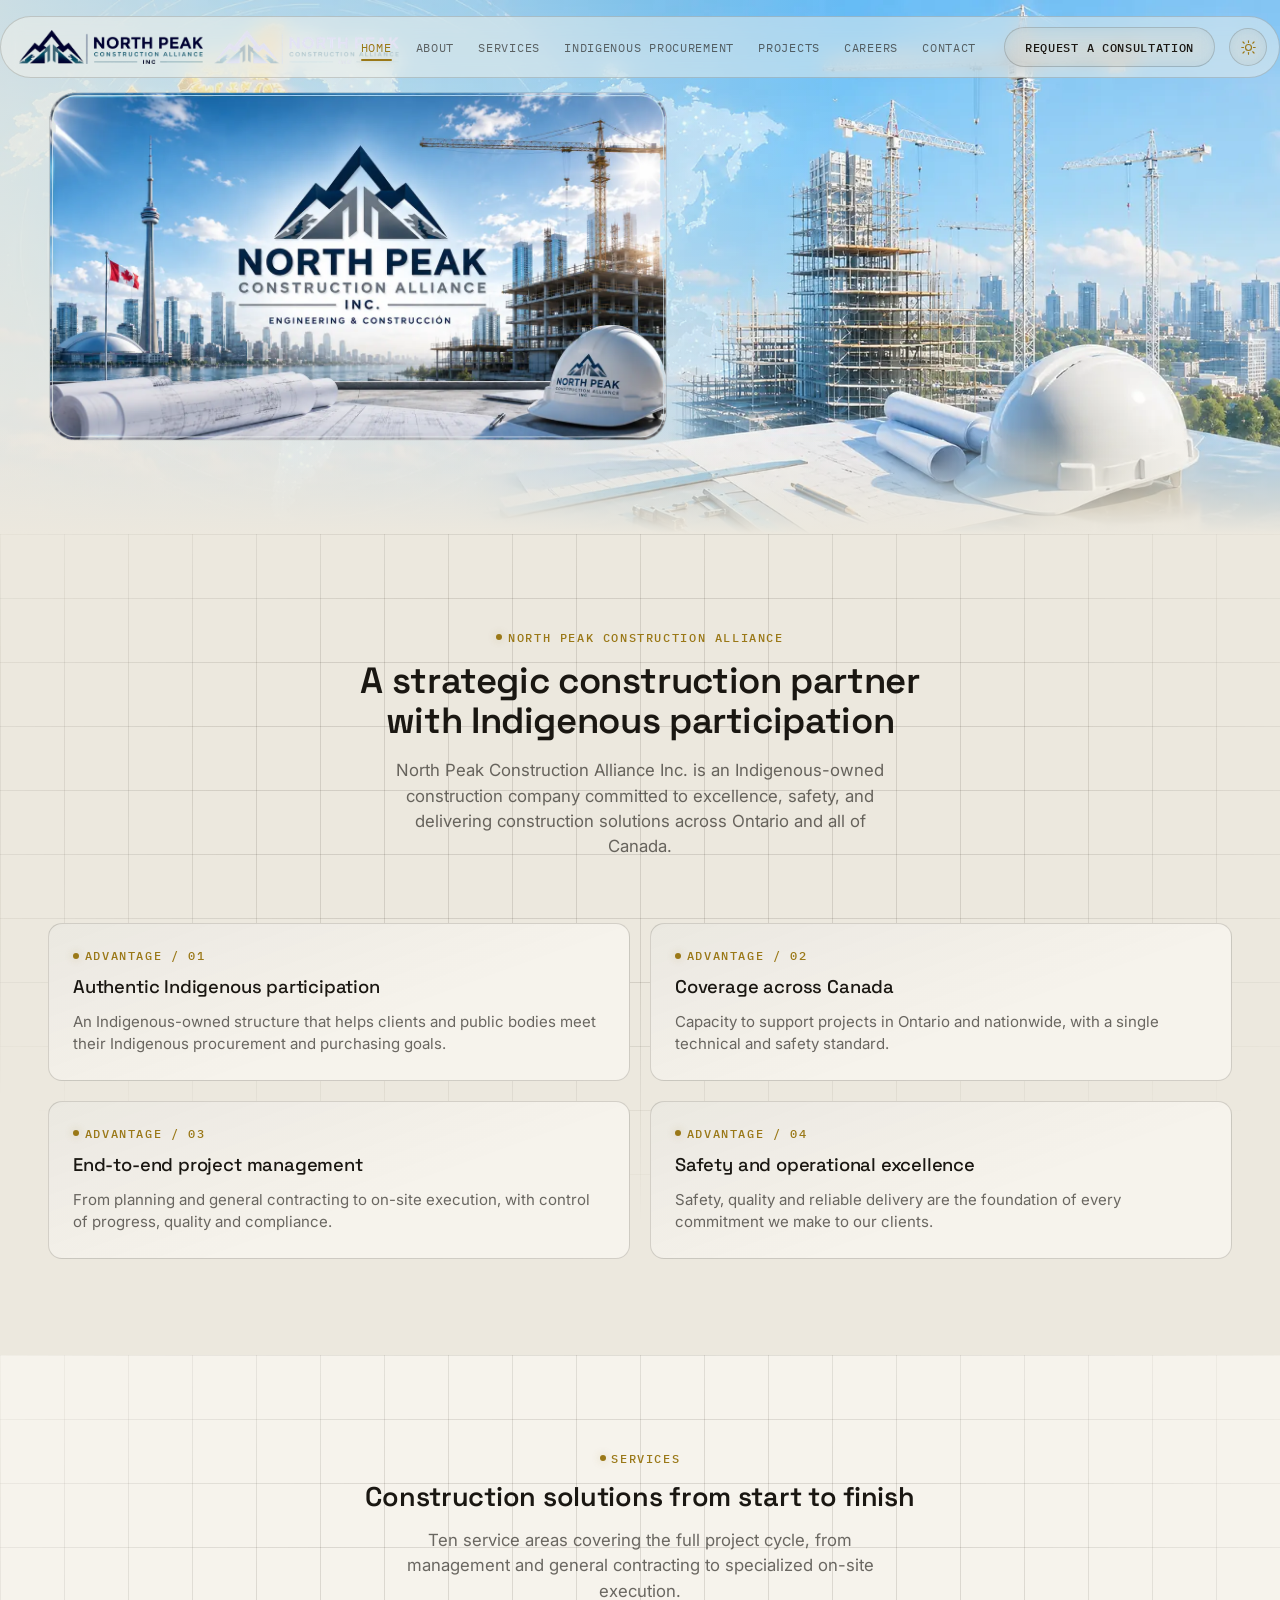
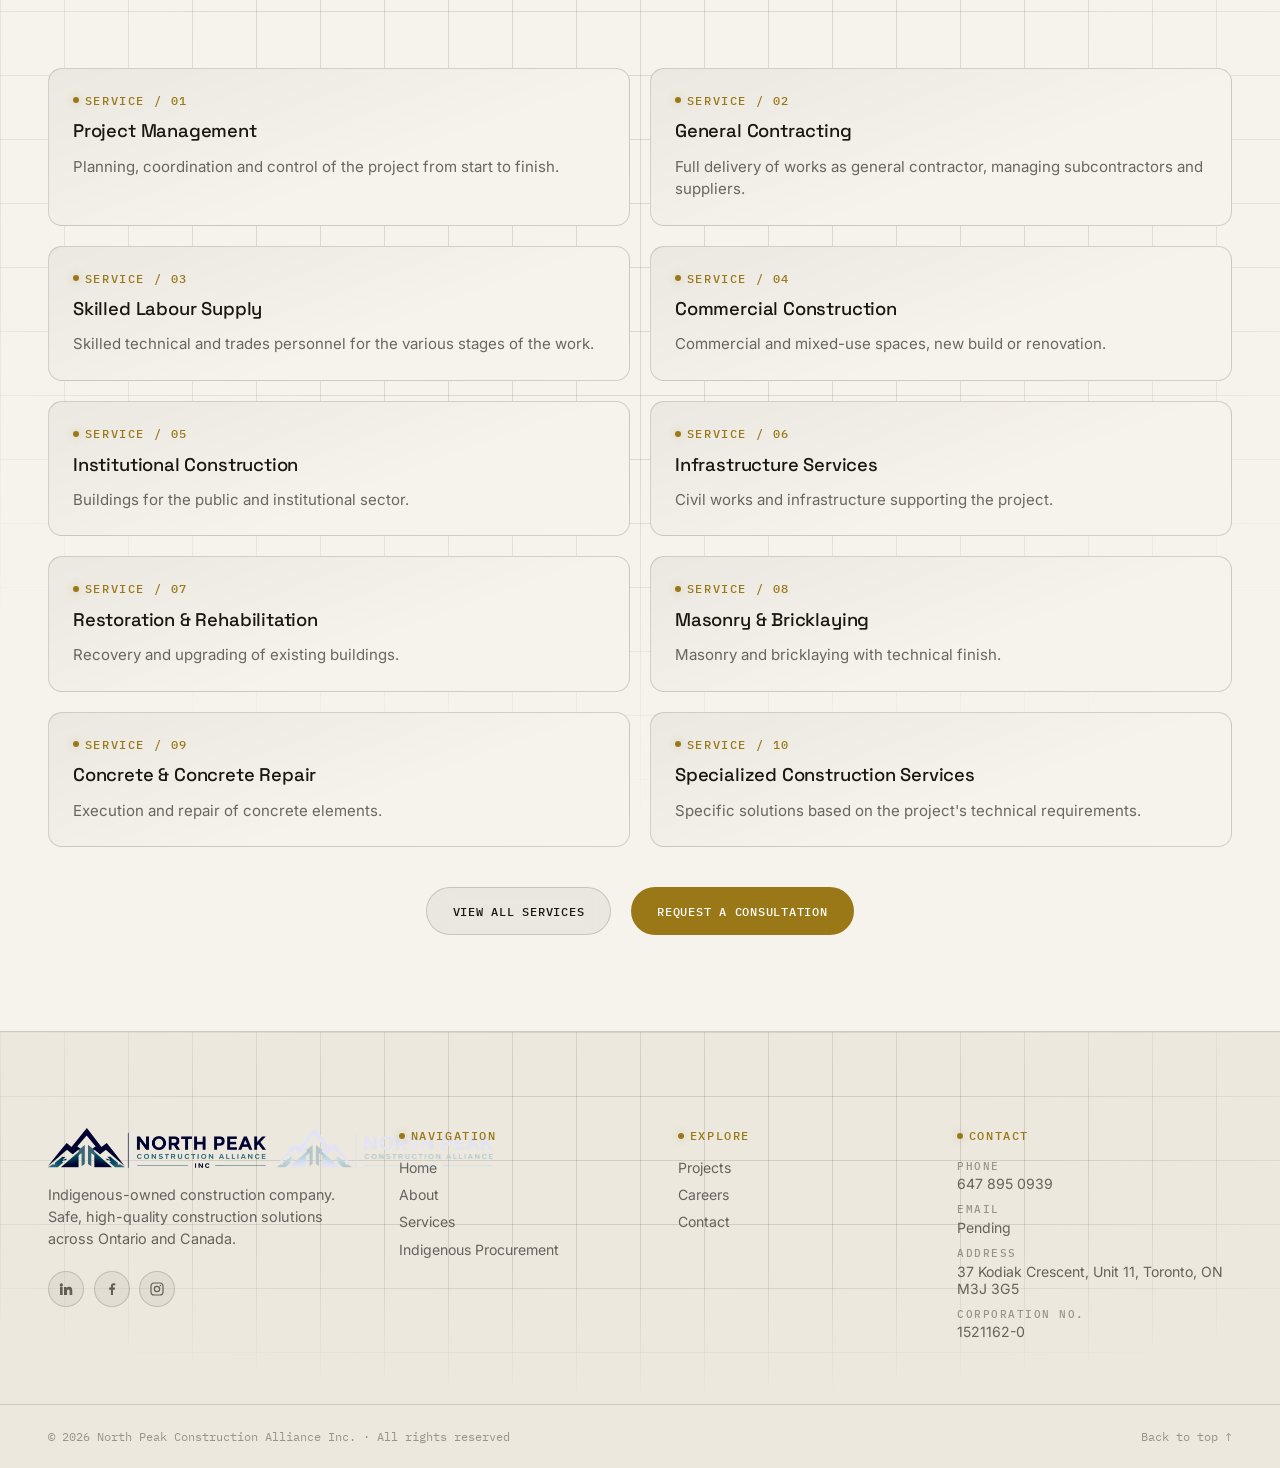
==== index.html @ 9e82023a "Add files via upload" ====
<!DOCTYPE html>
<html lang="en">
<head>
<meta charset="UTF-8">
<!-- Aplica el tema guardado ANTES de que se pinte la página, para
     evitar un parpadeo (flash) del tema por defecto al cargar. -->
<script>
(function () {
  try {
    var saved = localStorage.getItem('etexca-theme');
    document.documentElement.setAttribute('data-theme', saved === 'dark' ? 'dark' : 'light');
  } catch (e) {
    document.documentElement.setAttribute('data-theme', 'dark');
  }
})();
</script>
<meta name="viewport" content="width=device-width, initial-scale=1.0">
<title>North Peak Construction Alliance Inc. — Indigenous-owned construction in Canada</title>
<meta name="description" content="Indigenous-owned construction company in Ontario and across Canada: project management, general contracting and on-site delivery with safety and quality.">

<!-- ASUNCIÓN: dominio placeholder — reemplazar cuando exista el dominio real -->
<link rel="canonical" href="https://www.northpeakconstruction.ca/">

<!-- Open Graph / redes sociales -->
<meta property="og:type" content="website">
<meta property="og:url" content="https://www.northpeakconstruction.ca/">
<meta property="og:site_name" content="North Peak Construction Alliance">
<meta property="og:title" content="North Peak Construction Alliance Inc. — Indigenous-owned construction in Canada">
<meta property="og:description" content="Indigenous-owned construction company in Ontario and across Canada: project management, general contracting and on-site delivery with safety and quality.">
<meta property="og:locale" content="en_CA">
<!-- ASUNCIÓN: og:image pendiente — no hay logo/foto de portada todavía (README §3.2) -->
<!-- <meta property="og:image" content="https://www.northpeakconstruction.ca/og-image.jpg"> -->

<meta name="twitter:card" content="summary_large_image">
<meta name="twitter:title" content="North Peak Construction Alliance Inc. — Indigenous-owned construction in Canada">
<meta name="twitter:description" content="Indigenous-owned construction company in Ontario and across Canada: project management, general contracting and on-site delivery with safety and quality.">

<link rel="icon" href="favicon.svg" type="image/svg+xml">

<!-- Tipografías del sistema de diseño v2 (Space Grotesk / Inter / IBM Plex Mono) -->
<link rel="preconnect" href="https://fonts.googleapis.com">
<link rel="preconnect" href="https://fonts.gstatic.com" crossorigin>
<link href="https://fonts.googleapis.com/css2?family=Space+Grotesk:wght@500;600&family=Inter:wght@400;500;600&family=IBM+Plex+Mono:wght@400;500&display=swap" rel="stylesheet">

<link rel="stylesheet" href="css/tokens.css?v=26">
<link rel="stylesheet" href="css/style.css?v=26">
<link rel="stylesheet" href="css/layout.css?v=26">
<link rel="stylesheet" href="css/header.css?v=26">
<link rel="stylesheet" href="css/components.css?v=26">

<!-- ═══ Google Search Console: pega tu código de verificación (método "etiqueta HTML") ═══ -->
<meta name="google-site-verification" content="PEGAR_CODIGO_DE_VERIFICACION">

<!-- ═══ Google Analytics (GA4): reemplaza G-XXXXXXXXXX por tu ID de medición real ═══ -->
<script async src="https://www.googletagmanager.com/gtag/js?id=G-XXXXXXXXXX"></script>
<script>
  window.dataLayer = window.dataLayer || [];
  function gtag(){dataLayer.push(arguments);}
  gtag('js', new Date());
  gtag('config', 'G-XXXXXXXXXX');
</script>

</head>
<body>

<!-- ═══════════════════════════════════════════
     HEADER — cristal flotante, con zona de logo dedicada.
     ─────────────────────────────────────────────────────
     BLOQUE COMPARTIDO por las 7 páginas. Al replicarlo en las
     demás páginas, lo ÚNICO que cambia es cuál enlace del nav
     lleva aria-current="page" (marca la página activa). El
     resaltado visual de esa marca se define en css/header.css
     (siguiente archivo de la Fase 1).
═══════════════════════════════════════════════ -->
<header class="site-header">
  <div class="container site-header__row">
    <!-- El logo lleva a Inicio (index.html), no a un ancla. -->
    <a href="index.html" class="site-header__mark" aria-label="North Peak Construction Alliance — Home">
      <img class="site-header__logo site-header__logo--dark" src="images/logo-horizontal.webp" alt="North Peak Construction Alliance Inc.">
      <img class="site-header__logo site-header__logo--light" src="images/logo-horizontal-light.webp" alt="" aria-hidden="true">
    </a>
    <nav class="site-nav" id="site-nav">
      <a href="index.html" aria-current="page">Home</a>
      <a href="nosotros.html">About</a>
      <a href="servicios.html">Services</a>
      <a href="contratacion-indigena.html">Indigenous Procurement</a>
      <a href="proyectos.html">Projects</a>
      <a href="carreras.html">Careers</a>
      <a href="contacto.html">Contact</a>
      <a href="contacto.html" class="site-nav__cta btn btn--ghost btn--sm">Request a consultation</a>
    </nav>
    <div class="site-header__actions">
      <a href="contacto.html" class="btn btn--ghost btn--sm site-header__cta">Request a consultation</a>
      <button type="button" class="theme-toggle" id="theme-toggle" aria-label="Toggle theme" aria-pressed="false" title="Toggle theme">
        <span class="theme-toggle__icon theme-toggle__icon--sun" aria-hidden="true">
          <svg viewBox="0 0 24 24" fill="none" stroke="currentColor" stroke-width="1.6" stroke-linecap="round">
            <circle cx="12" cy="12" r="4.2"></circle>
            <line x1="12" y1="2.5" x2="12" y2="5"></line>
            <line x1="12" y1="19" x2="12" y2="21.5"></line>
            <line x1="4.2" y1="4.2" x2="6" y2="6"></line>
            <line x1="18" y1="18" x2="19.8" y2="19.8"></line>
            <line x1="2.5" y1="12" x2="5" y2="12"></line>
            <line x1="19" y1="12" x2="21.5" y2="12"></line>
            <line x1="4.2" y1="19.8" x2="6" y2="18"></line>
            <line x1="18" y1="6" x2="19.8" y2="4.2"></line>
          </svg>
        </span>
        <span class="theme-toggle__icon theme-toggle__icon--moon" aria-hidden="true">
          <svg viewBox="0 0 24 24" fill="none" stroke="currentColor" stroke-width="1.6" stroke-linecap="round" stroke-linejoin="round">
            <path d="M20 14.5A8.5 8.5 0 1 1 9.5 4a7 7 0 0 0 10.5 10.5z"></path>
          </svg>
        </span>
      </button>
    </div>
    <button class="site-header__toggle" id="nav-toggle" aria-label="Open menu" aria-expanded="false">
      <span></span><span></span><span></span>
    </button>
  </div>
</header>

<!-- ═══════════════════════════════════════════
     § HERO — Inicio
     El marco (.hero__frame) tiene aspect-ratio: 1600/667 —
     la proporción EXACTA de hero-bg.webp. La imagen llena el
     marco al 100%, sin recortar ni un píxel y sin zoom.
     El panel de texto es hermano del marco: en escritorio se
     superpone a la izquierda (position:absolute, ver layout.css),
     en móvil cae debajo del marco en flujo normal.
     NOTA: imágenes del hero SIN TOCAR (pendiente confirmar con el
     cliente si son definitivas o placeholder).
═══════════════════════════════════════════════ -->
<section class="hero" id="top">
  <div class="hero__frame">
    <img class="hero__frame-img hero__frame-img--dark" src="images/hero-bg.webp" alt="Global project network with Canada highlighted and tower cranes over a digital building model" loading="eager">
    <img class="hero__frame-img hero__frame-img--light" src="images/hero-bg-light.webp" alt="" aria-hidden="true" loading="eager">
    <div class="hero__frame-overlay"></div>
  </div>

  <div class="hero__panel-wrap">
    <div class="container">
      <div class="hero__id-card reveal reveal-left">
        <img class="hero__id-card-img hero__id-card-img--dark" src="images/hero-id-card-dark.webp" alt="North Peak Construction Alliance — Engineering &amp; Construction" loading="eager">
        <img class="hero__id-card-img hero__id-card-img--light" src="images/hero-id-card-light.webp" alt="" aria-hidden="true" loading="eager">
      </div>
    </div>
  </div>
</section>

<!-- ═══════════════════════════════════════════
     § PRESENTACIÓN / PROPUESTA DE VALOR
     ─────────────────────────────────────────────────────
     ESQUELETO (Fase 1). El contenido real entra en la FASE 3:
       · Presentación de la empresa (North Peak Construction
         Alliance Inc.)
       · Propuesta de valor
       · Ventajas competitivas
     No se inventa copy aquí — solo el andamiaje de la sección.
═══════════════════════════════════════════════ -->
<section class="section grid-texture" id="presentacion" style="background:var(--void);">
  <div class="container">
    <div class="section-head reveal">
      <span class="readout">North Peak Construction Alliance</span>
      <h1>A strategic construction partner with Indigenous participation</h1>
      <p class="lede">North Peak Construction Alliance Inc. is an Indigenous-owned construction company committed to excellence, safety, and delivering construction solutions across Ontario and all of Canada.</p>
    </div>

    <div class="service-grid reveal-stagger" style="margin-top:var(--space-3);">
      <article class="service-card reveal reveal-left" style="--i:0;">
        <span class="readout">Advantage / 01</span>
        <h3>Authentic Indigenous participation</h3>
        <p>An Indigenous-owned structure that helps clients and public bodies meet their Indigenous procurement and purchasing goals.</p>
      </article>
      <article class="service-card reveal reveal-right" style="--i:1;">
        <span class="readout">Advantage / 02</span>
        <h3>Coverage across Canada</h3>
        <p>Capacity to support projects in Ontario and nationwide, with a single technical and safety standard.</p>
      </article>
      <article class="service-card reveal reveal-left" style="--i:2;">
        <span class="readout">Advantage / 03</span>
        <h3>End-to-end project management</h3>
        <p>From planning and general contracting to on-site execution, with control of progress, quality and compliance.</p>
      </article>
      <article class="service-card reveal reveal-right" style="--i:3;">
        <span class="readout">Advantage / 04</span>
        <h3>Safety and operational excellence</h3>
        <p>Safety, quality and reliable delivery are the foundation of every commitment we make to our clients.</p>
      </article>
    </div>
  </div>
</section>

<!-- ═══════════════════════════════════════════
     § RESUMEN DE SERVICIOS + CTA
     ─────────────────────────────────────────────────────
     ESQUELETO (Fase 1). El contenido real entra en la FASE 3:
       · Resumen de los 10 servicios, cada uno enlazando a
         servicios.html
       · Llamado a la acción (CTA) hacia contacto.html
     La grilla completa de servicios vive en servicios.html
     (Fase 5), no aquí.
═══════════════════════════════════════════════ -->
<section class="section grid-texture" id="resumen-servicios" style="background:var(--void-soft);">
  <div class="container">
    <div class="section-head reveal">
      <span class="readout">Services</span>
      <h2>Construction solutions from start to finish</h2>
      <p class="lede">Ten service areas covering the full project cycle, from management and general contracting to specialized on-site execution.</p>
    </div>

    <div class="service-grid reveal-stagger">
      <a class="service-card reveal reveal-left" href="servicios.html" style="--i:0; text-decoration:none;">
        <span class="readout">Service / 01</span>
        <h3>Project Management</h3>
        <p>Planning, coordination and control of the project from start to finish.</p>
      </a>
      <a class="service-card reveal reveal-right" href="servicios.html" style="--i:1; text-decoration:none;">
        <span class="readout">Service / 02</span>
        <h3>General Contracting</h3>
        <p>Full delivery of works as general contractor, managing subcontractors and suppliers.</p>
      </a>
      <a class="service-card reveal reveal-left" href="servicios.html" style="--i:2; text-decoration:none;">
        <span class="readout">Service / 03</span>
        <h3>Skilled Labour Supply</h3>
        <p>Skilled technical and trades personnel for the various stages of the work.</p>
      </a>
      <a class="service-card reveal reveal-right" href="servicios.html" style="--i:3; text-decoration:none;">
        <span class="readout">Service / 04</span>
        <h3>Commercial Construction</h3>
        <p>Commercial and mixed-use spaces, new build or renovation.</p>
      </a>
      <a class="service-card reveal reveal-left" href="servicios.html" style="--i:4; text-decoration:none;">
        <span class="readout">Service / 05</span>
        <h3>Institutional Construction</h3>
        <p>Buildings for the public and institutional sector.</p>
      </a>
      <a class="service-card reveal reveal-right" href="servicios.html" style="--i:5; text-decoration:none;">
        <span class="readout">Service / 06</span>
        <h3>Infrastructure Services</h3>
        <p>Civil works and infrastructure supporting the project.</p>
      </a>
      <a class="service-card reveal reveal-left" href="servicios.html" style="--i:0; text-decoration:none;">
        <span class="readout">Service / 07</span>
        <h3>Restoration & Rehabilitation</h3>
        <p>Recovery and upgrading of existing buildings.</p>
      </a>
      <a class="service-card reveal reveal-right" href="servicios.html" style="--i:1; text-decoration:none;">
        <span class="readout">Service / 08</span>
        <h3>Masonry & Bricklaying</h3>
        <p>Masonry and bricklaying with technical finish.</p>
      </a>
      <a class="service-card reveal reveal-left" href="servicios.html" style="--i:2; text-decoration:none;">
        <span class="readout">Service / 09</span>
        <h3>Concrete & Concrete Repair</h3>
        <p>Execution and repair of concrete elements.</p>
      </a>
      <a class="service-card reveal reveal-right" href="servicios.html" style="--i:3; text-decoration:none;">
        <span class="readout">Service / 10</span>
        <h3>Specialized Construction Services</h3>
        <p>Specific solutions based on the project's technical requirements.</p>
      </a>
    </div>

    <div class="reveal" style="text-align:center; margin-top:var(--space-4);">
      <a href="servicios.html" class="btn btn--ghost">View all services</a>
      <a href="contacto.html" class="btn btn--primary" style="margin-left:1rem;">Request a consultation</a>
    </div>
  </div>
</section>

<!-- ═══════════════════════════════════════════
     FOOTER — BLOQUE COMPARTIDO por las 7 páginas.
     Se replica idéntico en cada página. Los enlaces de
     navegación apuntan a las páginas reales (no anclas).
═══════════════════════════════════════════════ -->
<footer class="site-footer grid-texture">
  <div class="container site-footer__top">
    <div class="site-footer__brand">
      <a href="index.html" class="site-footer__mark" aria-label="North Peak Construction Alliance — Home">
        <img class="site-footer__logo site-footer__logo--dark" src="images/logo-horizontal.webp" alt="North Peak Construction Alliance Inc.">
        <img class="site-footer__logo site-footer__logo--light" src="images/logo-horizontal-light.webp" alt="" aria-hidden="true">
      </a>
      <p class="site-footer__tagline">Indigenous-owned construction company. Safe, high-quality construction solutions across Ontario and Canada.</p>
      <!-- FASE 11 → reemplazar href="#" con los perfiles reales cuando existan. -->
      <div class="site-footer__social">
        <a href="#" aria-label="LinkedIn" title="LinkedIn"><svg viewBox="0 0 24 24" fill="currentColor" aria-hidden="true"><path d="M4.98 3.5a2.5 2.5 0 1 1 0 5 2.5 2.5 0 0 1 0-5zM3 9h4v12H3zM9 9h3.8v1.7h.05c.53-.95 1.83-1.95 3.77-1.95 4.03 0 4.78 2.65 4.78 6.1V21h-4v-5.3c0-1.27-.02-2.9-1.77-2.9-1.77 0-2.04 1.38-2.04 2.8V21H9z"/></svg></a>
        <a href="#" aria-label="Facebook" title="Facebook"><svg viewBox="0 0 24 24" fill="currentColor" aria-hidden="true"><path d="M13.5 21v-8h2.7l.4-3.1h-3.1V7.9c0-.9.25-1.5 1.55-1.5H17V3.6c-.29-.04-1.3-.13-2.47-.13-2.44 0-4.11 1.49-4.11 4.23v2.19H7.7V13h2.72v8z"/></svg></a>
        <a href="#" aria-label="Instagram" title="Instagram"><svg viewBox="0 0 24 24" fill="none" stroke="currentColor" stroke-width="1.8" aria-hidden="true"><rect x="3" y="3" width="18" height="18" rx="5"/><circle cx="12" cy="12" r="4"/><circle cx="17.2" cy="6.8" r="1.1" fill="currentColor" stroke="none"/></svg></a>
      </div>
    </div>

    <div class="site-footer__col">
      <span class="readout">Navigation</span>
      <nav class="site-footer__links">
        <a href="index.html">Home</a>
        <a href="nosotros.html">About</a>
        <a href="servicios.html">Services</a>
        <a href="contratacion-indigena.html">Indigenous Procurement</a>
      </nav>
    </div>

    <div class="site-footer__col">
      <span class="readout">Explore</span>
      <nav class="site-footer__links">
        <a href="proyectos.html">Projects</a>
        <a href="carreras.html">Careers</a>
        <a href="contacto.html">Contact</a>
      </nav>
    </div>

    <div class="site-footer__col">
      <span class="readout">Contact</span>
      <ul class="site-footer__contact">
        <li><span class="meta-label">Phone</span><a href="tel:+16478950939" style="color:inherit; text-decoration:none;">647 895 0939</a></li>
        <li><span class="meta-label">Email</span>Pending</li>
        <li><span class="meta-label">Address</span>37 Kodiak Crescent, Unit 11, Toronto, ON M3J 3G5</li>
        <li><span class="meta-label">Corporation No.</span>1521162-0</li>
      </ul>
    </div>
  </div>

  <div class="container site-footer__bottom">
    <span>© <span id="year"></span> North Peak Construction Alliance Inc. · All rights reserved</span>
    <a href="#top" class="site-footer__top-link">Back to top ↑</a>
  </div>
</footer>

<!-- CTA flotante — píldora de cristal discreta. Aparece al salir
     del hero, se oculta cerca del contenido de contacto.
     Ahora enlaza a la página de contacto (no a un ancla). -->
<div class="float-cta">
  <span class="float-cta__text">Need advice?</span>
  <a href="contacto.html" class="btn btn--primary btn--sm">Book a consultation</a>
</div>

<script src="js/main.js?v=16"></script>

</body>
</html>
---- css/tokens.css ----
/* ═══════════════════════════════════════════════════════════
   TOKENS.CSS — Sistema de diseño — paleta "Opción C": Negro / Dorado / Blanco
   ───────────────────────────────────────────────────────────
   Glassmorphism técnico. El acento primario es dorado; el
   secundario, un dorado más profundo (bronce) que acompaña sin
   competir. Se conservan los NOMBRES de variables del sistema
   anterior (incluido --cyan) para no tocar el resto del CSS: solo
   cambian los valores de color.
═══════════════════════════════════════════════════════════ */

:root {

  /* ─── Superficie base (negro neutro) ─── */
  --void:            #05070D;
  --void-soft:       #0A0F1C;
  --void-elevated:   #101830;

  /* ─── Cristal (tinte azul frío — tema nocturno original) ─── */
  --glass-fill:       rgba(154, 184, 255, 0.06);
  --glass-fill-hover: rgba(154, 184, 255, 0.11);
  --glass-border:     rgba(154, 184, 255, 0.16);
  --glass-border-strong: rgba(154, 184, 255, 0.30);
  --glass-blur:       18px;
  --glass-blur-sm:    10px;

  /* ─── Acentos ───
     --cyan conserva el nombre por compatibilidad, pero ahora es
     DORADO (acento primario). --amber es un dorado más profundo. */
  --cyan:             #E4C567;
  --cyan-dim:         rgba(228, 197, 103, 0.5);
  --cyan-glow:        rgba(228, 197, 103, 0.22);
  --amber:            #C9A227;
  --amber-dim:        rgba(201, 162, 39, 0.55);

  /* ─── Texto (blanco frío — tema nocturno original) ─── */
  --text-primary:     #EAF1FF;
  --text-dim:         rgba(234, 241, 255, 0.64);
  --text-faint:       rgba(234, 241, 255, 0.38);
  --text-on-cyan:     #04121A;   /* texto oscuro sobre botón dorado */

  /* ─── Líneas ─── */
  --rule:             rgba(154, 184, 255, 0.14);
  --rule-strong:      rgba(154, 184, 255, 0.26);

  /* ─── Tipografía ─── */
  --font-display: 'Space Grotesk', 'Helvetica Neue', sans-serif;
  --font-body:    'Inter', -apple-system, BlinkMacSystemFont, sans-serif;
  --font-mono:    'IBM Plex Mono', ui-monospace, SFMono-Regular, monospace;

  --fs-h1:    clamp(1.85rem, 1.1vw + 1.4rem, 2.5rem);
  --fs-h2:    clamp(1.4rem, 0.8vw + 1.05rem, 1.8rem);
  --fs-h3:    clamp(1.02rem, 0.35vw + 0.95rem, 1.15rem);
  --fs-lede:  clamp(0.98rem, 0.25vw + 0.92rem, 1.05rem);
  --fs-body:  1rem;
  --fs-label: 0.72rem;

  --lh-tight:   1.12;
  --lh-normal:  1.5;
  --lh-relaxed: 1.7;

  --ls-label: 0.14em;

  /* ─── Espaciado / grid ─── */
  --gutter:        clamp(1.25rem, 4vw, 3rem);
  --container-max: 1280px;

  --space-1: 0.5rem;
  --space-2: 1rem;
  --space-3: 1.5rem;
  --space-4: 2.5rem;
  --space-5: 4rem;
  --space-6: 6rem;

  /* ─── Bordes / radios ─── */
  --radius-sm: 8px;
  --radius-md: 14px;
  --radius-lg: 22px;
  --radius-pill: 999px;

  /* ─── Movimiento ─── */
  --ease:      cubic-bezier(0.16, 1, 0.3, 1);
  --ease-soft: cubic-bezier(0.4, 0, 0.2, 1);
  --dur-fast:  180ms;
  --dur-base:  320ms;
  --dur-slow:  600ms;

  /* ─── Superficies traslúcidas (rgba(var(--x-rgb), alpha)) ─── */
  --surface-rgb:   10, 15, 28;   /* header, nav móvil, CTA flotante */
  --overlay-rgb:    5,  7, 13;   /* difusores de imagen (hero/banner) */
  --radial-accent: rgba(228, 197, 103, 0.10); /* resplandor menú móvil */
  --grid-line:     rgba(154, 184, 255, 0.07);  /* retícula plano técnico */

  /* ─── Capas ─── */
  --z-header:      100;
  --z-cta:         90;
  --z-hero-content: 5;
}

/* ═══════════════════════════════════════════════════════════
   MODO CLARO — [data-theme="light"] en <html>.
   Dorado oscurecido (bronce) para conservar contraste AA como
   texto/acento sobre fondo claro.
═══════════════════════════════════════════════════════════ */
html[data-theme="light"] {
  --void:            #ECE8DE;
  --void-soft:       #F6F3EC;
  --void-elevated:   #E1DBCC;

  --glass-fill:       rgba(30, 24, 10, 0.05);
  --glass-fill-hover: rgba(30, 24, 10, 0.10);
  --glass-border:     rgba(30, 24, 10, 0.16);
  --glass-border-strong: rgba(30, 24, 10, 0.30);

  --cyan:             #9A7817;
  --cyan-dim:         rgba(154, 120, 23, 0.55);
  --cyan-glow:        rgba(154, 120, 23, 0.16);
  --amber:            #7E5E12;
  --amber-dim:        rgba(126, 94, 18, 0.5);

  --text-primary:     #1A1712;
  --text-dim:         rgba(26, 23, 18, 0.64);
  --text-faint:       rgba(26, 23, 18, 0.40);
  --text-on-cyan:     #FFFFFF;

  --rule:             rgba(30, 24, 10, 0.15);
  --rule-strong:      rgba(30, 24, 10, 0.26);

  --surface-rgb:      246, 243, 236;
  --overlay-rgb:      236, 232, 222;
  --radial-accent:    rgba(154, 120, 23, 0.08);
  --grid-line:        rgba(30, 24, 10, 0.12);
}
---- css/style.css ----
/* ═══════════════════════════════════════════════
   ETEXCA — style.css
   ───────────────────────────────────────────────
   Responsabilidad única: reset + tipografía base.
   Tokens en tokens.css, estructura en layout.css,
   header en header.css, componentes en components.css.
═══════════════════════════════════════════════ */

*, *::before, *::after {
  box-sizing: border-box;
  margin: 0;
  padding: 0;
}

html {
  scroll-behavior: smooth;
  font-size: 16px;
}

body {
  font-family: var(--font-body);
  background: var(--void);
  color: var(--text-primary);
  overflow-x: hidden;
  -webkit-font-smoothing: antialiased;
  transition: background-color 0.4s ease, color 0.4s ease;
}

img { max-width: 100%; display: block; }
a { color: inherit; }
button { font-family: inherit; cursor: pointer; }

::selection {
  background: var(--cyan-glow);
  color: var(--text-primary);
}

/* ═══════════════════════════════════════════════
   TIPOGRAFÍA BASE
═══════════════════════════════════════════════ */
h1, h2, h3, h4 {
  font-family: var(--font-display);
  line-height: var(--lh-tight);
  letter-spacing: -0.01em;
}

h1 { font-size: var(--fs-h1); font-weight: 600; }
h2 { font-size: var(--fs-h2); font-weight: 600; }
h3 { font-size: var(--fs-h3); font-weight: 500; }

p {
  font-size: var(--fs-body);
  line-height: var(--lh-relaxed);
}

.lede {
  font-size: var(--fs-lede);
  line-height: var(--lh-normal);
  color: var(--text-dim);
  max-width: 46ch;
}

/* Readout mono: etiquetas técnicas tipo "visor BIM" — coordenadas,
   escalas, referencias de sección. Sustituye a la numeración § */
.readout {
  font-family: var(--font-mono);
  font-size: var(--fs-label);
  font-weight: 500;
  letter-spacing: var(--ls-label);
  text-transform: uppercase;
  color: var(--cyan);
  display: inline-flex;
  align-items: center;
  gap: 0.5em;
}

.readout::before {
  content: '';
  width: 6px;
  height: 6px;
  border-radius: 50%;
  background: var(--cyan);
  box-shadow: 0 0 8px 1px var(--cyan-glow);
  flex-shrink: 0;
}

.meta-label {
  font-family: var(--font-mono);
  font-size: var(--fs-label);
  font-weight: 500;
  letter-spacing: var(--ls-label);
  text-transform: uppercase;
  color: var(--text-faint);
}

/* ═══════════════════════════════════════════════
   ACCESIBILIDAD
═══════════════════════════════════════════════ */
a:focus-visible,
button:focus-visible,
input:focus-visible,
textarea:focus-visible {
  outline: 2px solid var(--cyan);
  outline-offset: 3px;
  border-radius: 4px;
}

@media (prefers-reduced-motion: reduce) {
  html { scroll-behavior: auto; }
  body { transition: none; }
  * { animation-duration: 0.01ms !important; transition-duration: 0.01ms !important; }
}
---- css/layout.css ----
/* ═══════════════════════════════════════════════
   ETEXCA — layout.css
   ───────────────────────────────────────────────
   Responsabilidad única: estructura de página — contenedores,
   secciones full-bleed, hero/banner con imagen, textura de
   retícula ("blueprint grid") y el elemento firma: brackets de
   viewport tipo software BIM/CAD alrededor de paneles de cristal.

   PRINCIPIO CLAVE (hero + banner): la página se adapta a la
   imagen, no al revés. hero-bg.webp y servicios-bg.webp miden
   1600×667 px reales (ratio 2.398:1 — fijo, no se toca). Los
   marcos .hero__frame / .banner__frame usan
   `aspect-ratio: 1600 / 667`, EXACTAMENTE esa proporción, así
   que object-fit:cover nunca tiene que recortar ni un píxel: el
   marco y la imagen siempre tienen la misma forma, en cualquier
   ancho de pantalla. No hay huecos porque no hay descuadre que
   rellenar, y no hay zoom porque no hace falta agrandar nada
   para tapar bordes.
═══════════════════════════════════════════════ */

.container {
  max-width: var(--container-max);
  margin: 0 auto;
  padding-left: var(--gutter);
  padding-right: var(--gutter);
}

/* ─── Reveal al hacer scroll (js/main.js via IntersectionObserver) ─── */
.reveal {
  opacity: 0;
  transform: translateY(30px);
  /* --ease es una curva de "frenado brusco": completa ~90% del
     movimiento en el primer tercio del tiempo, así que aunque la
     duración sea larga, el ojo la percibe como un salto instantáneo
     seguido de nada. --ease-soft distribuye el movimiento de forma
     mucho más pareja durante toda la duración — por eso se elige
     aquí en vez de --ease. */
  transition: opacity 1.3s var(--ease-soft), transform 1.3s var(--ease-soft);
}
.reveal.is-visible { opacity: 1; transform: translateY(0); }
/* Delay entre elementos de un grupo, subido a 160ms para que la
   cascada (tarjetas de servicios, tarjetas de eje) se lea como una
   secuencia clara, una por una. */
.reveal-stagger > * { transition-delay: calc(var(--i, 0) * 160ms); }

/* Variantes direccionales — se combinan con .reveal (que aporta
   opacity + transition); solo cambian el eje de entrada. */
.reveal-left { transform: translateX(-64px); }
.reveal-left.is-visible { transform: translateX(0); }
.reveal-right { transform: translateX(64px); }
.reveal-right.is-visible { transform: translateX(0); }

@media (prefers-reduced-motion: reduce) {
  .reveal, .reveal-left, .reveal-right { opacity: 1; transform: none; transition: none; }
}

/* Compensar el header fijo al hacer scroll a anclas internas */
section[id] { scroll-margin-top: 6rem; }

/* ═══════════════════════════════════════════════
   TEXTURA DE FONDO — retícula de plano técnico
═══════════════════════════════════════════════ */
.grid-texture {
  position: relative;
}
.grid-texture::after {
  content: '';
  position: absolute;
  inset: 0;
  z-index: 0;
  pointer-events: none;
  background-image:
    linear-gradient(var(--grid-line) 1px, transparent 1px),
    linear-gradient(90deg, var(--grid-line) 1px, transparent 1px);
  background-size: 64px 64px;
  mask-image: radial-gradient(ellipse 80% 60% at 50% 30%, black 40%, transparent 90%);
}

/* ═══════════════════════════════════════════════
   SECCIONES
═══════════════════════════════════════════════ */
.section {
  position: relative;
  padding: var(--space-6) 0;
  transition: background-color 0.4s ease;
}

.grid-texture > .container { position: relative; z-index: 2; }

.section-head {
  max-width: 62ch;
  margin: 0 auto var(--space-5);
  text-align: center;
  display: flex;
  flex-direction: column;
  align-items: center;
  gap: var(--space-2);
}

/* ═══════════════════════════════════════════════
   HERO
   .hero__frame es el ÚNICO hijo en flujo normal de .hero, así
   que la altura de .hero queda definida exactamente por la
   altura real de la imagen (padding-top de despeje del header +
   altura del marco + padding-bottom de respiro). .hero__panel-wrap
   es un hermano: en escritorio se saca del flujo (position:
   absolute; inset:0) y por eso queda mapeado EXACTAMENTE sobre
   la caja de contenido de .hero — que es la caja del marco. En
   móvil vuelve a flujo normal y cae debajo de la imagen.
═══════════════════════════════════════════════ */
.hero {
  position: relative;
  background: var(--void);
  /* Sin padding-top: el marco de imagen arranca en el borde
     superior absoluto de la página. El header flotante es
     position:fixed y de cristal translúcido, así que se posa
     ENCIMA de la imagen en vez de empujarla hacia abajo — la
     imagen llega literalmente al tope, sin acercarla ni recortarla. */
}

.hero__frame {
  position: relative;
  isolation: isolate;
  width: 100%;
  aspect-ratio: 1600 / 667;
  overflow: hidden;
}

.hero__frame-img {
  position: absolute;
  inset: 0;
  z-index: -2;
  width: 100%;
  height: 100%;
  object-fit: cover;
  object-position: center;
  transition: opacity 0.6s ease;
}

/* Las dos versiones (día/noche) ocupan la MISMA caja, superpuestas.
   Cuál se ve depende solo de data-theme en <html> — ambas ya están
   descargadas de entrada, así que el cambio es un fundido puro en
   CSS, nunca una espera de red. Esto es lo que evita el "salto"
   donde una mitad de la página cambiaba antes que la otra. */
.hero__frame-img--light { opacity: 0; }
html[data-theme="light"] .hero__frame-img--dark { opacity: 0; }
html[data-theme="light"] .hero__frame-img--light { opacity: 1; }

.hero__frame-overlay {
  position: absolute;
  inset: 0;
  z-index: -1;
  background:
    linear-gradient(180deg, transparent 80%, var(--void) 100%),
    linear-gradient(90deg, rgba(var(--overlay-rgb),0.8) 0%, rgba(var(--overlay-rgb),0.42) 40%, transparent 66%);
}

.hero__panel-wrap {
  padding-top: var(--space-3);
  padding-bottom: var(--space-5);
}

.hero__panel {
  max-width: 620px;
  padding: var(--space-3) var(--space-4);
}

/* Tarjeta de presentación (imagen) que reemplaza el glass-panel
   de texto en el hero. Mismo patrón que .hero__frame-img: las dos
   versiones (día/noche) ocupan la misma caja superpuestas, y cuál
   se ve depende solo de data-theme en <html> — cross-fade puro en
   CSS, ambas ya descargadas de entrada. */
.hero__id-card {
  position: relative;
  max-width: 620px;
  aspect-ratio: 1672 / 941;
}

.hero__id-card-img {
  position: absolute;
  inset: 0;
  width: 100%;
  height: 100%;
  object-fit: contain;
  transition: opacity 0.6s ease;
}

.hero__id-card-img--light { opacity: 0; }
html[data-theme="light"] .hero__id-card-img--dark { opacity: 0; }
html[data-theme="light"] .hero__id-card-img--light { opacity: 1; }

.hero__id-card .hero__actions {
  position: relative;
  margin-top: var(--space-3);
}

.hero__brand {
  font-family: var(--font-display);
  font-weight: 600;
  font-size: clamp(1.7rem, 2.1vw + 1rem, 2.75rem);
  letter-spacing: 0.01em;
  color: var(--text-primary);
}

.hero__panel .lede {
  margin-top: 0.6rem;
  max-width: 52ch;
}

.hero__actions {
  display: flex;
  flex-direction: row;
  flex-wrap: wrap;
  gap: 1rem;
  margin-top: var(--space-3);
}

@media (min-width: 860px) {
  .hero__panel-wrap {
    position: absolute;
    inset: 0;
    display: flex;
    align-items: center;
    padding-top: 0;
    padding-bottom: 0;
    pointer-events: none;
  }
  .hero__panel-wrap .container { pointer-events: auto; width: 100%; }
}

/* ═══════════════════════════════════════════════
   BANNER (Diferenciadores)
   .banner__hero agrupa marco + panel, con la misma técnica que
   el hero (marco en flujo normal define la altura, panel se
   superpone via absolute en escritorio). El trait-grid (3
   tarjetas de eje) vive FUERA de .banner__hero, en flujo normal
   sobre el fondo sólido de la sección — nunca compite por
   espacio con la imagen ni se sale del encuadre.
═══════════════════════════════════════════════ */
.banner {
  position: relative;
  background: var(--void-soft);
  transition: background-color 0.4s ease;
  /* Sin padding-top: .banner__hero (el marco de imagen) debe
     empezar exactamente donde termina el padding-bottom de la
     sección de Servicios — un solo respiro, no dos apilados.
     El padding-bottom se conserva para dar aire al trait-grid
     antes de la sección de Contacto. */
  padding: 0 0 var(--space-4) 0;
}

.banner__hero {
  position: relative;
  margin-bottom: var(--space-4);
}

.banner__frame {
  position: relative;
  isolation: isolate;
  width: 100%;
  aspect-ratio: 1600 / 667;
  overflow: hidden;
}

.banner__frame-img {
  position: absolute;
  inset: 0;
  z-index: -2;
  width: 100%;
  height: 100%;
  object-fit: cover;
  object-position: center;
  transition: opacity 0.6s ease;
}

.banner__frame-img--light { opacity: 0; }
html[data-theme="light"] .banner__frame-img--dark { opacity: 0; }
html[data-theme="light"] .banner__frame-img--light { opacity: 1; }

.banner__frame-overlay {
  position: absolute;
  inset: 0;
  z-index: -1;
  /* El difusor superior funde a --void porque esa es la sección
     que hay ARRIBA (Servicios). El difusor inferior funde a
     --void-soft porque esa es la propia sección del banner (donde
     vive el trait-grid). Usar el mismo color arriba y abajo era el
     error: --void-soft no coincide con el fondo real de Servicios,
     así que el borde superior quedaba visible. */
  background:
    linear-gradient(180deg, var(--void) 0%, transparent 14%, transparent 86%, var(--void-soft) 100%),
    linear-gradient(to left, rgba(var(--overlay-rgb),0.7) 0%, rgba(var(--overlay-rgb),0.38) 42%, transparent 68%);
}

.banner__panel-wrap {
  padding-top: var(--space-3);
}

.banner__panel { max-width: 480px; }

.banner__panel h2 {
  font-size: clamp(1.4rem, 1.6vw + 1rem, 2.1rem);
}

@media (min-width: 860px) {
  .banner__panel-wrap {
    position: absolute;
    inset: 0;
    display: flex;
    align-items: center;
    justify-content: flex-end;
    padding-top: 0;
    pointer-events: none;
  }
  .banner__panel-wrap .container { pointer-events: auto; width: 100%; display: flex; justify-content: flex-end; }
}

/* El trait-grid ya trae margin-top propio desde components.css
   (pensado para cuando vivía dentro de .banner .container, justo
   debajo del panel). Ahora que .banner__hero ya aporta su propio
   margin-bottom, se anula ese margin-top extra para no duplicar
   el espaciado vertical. */
.banner .trait-grid {
  margin-top: 0;
  position: relative;
  z-index: 2;
}

/* ═══════════════════════════════════════════════
   .viewport — antes dibujaba brackets de esquina tipo
   CAD/BIM en el panel del hero y el formulario. Se retiró
   por pedido del cliente (rompía la estética del cristal).
   La clase se deja como no-op por compatibilidad; el look
   de cristal ahora vive solo en .glass-panel.
═══════════════════════════════════════════════ */
.viewport {
  position: relative;
}
---- css/header.css ----
/* ═══════════════════════════════════════════════
   ETEXCA — header.css
   ───────────────────────────────────────────────
   Header de cristal flotante con zona de logo dedicada.
   Se intensifica (más opaco/blur) al hacer scroll — controlado
   por js/main.js añadiendo la clase .is-scrolled al <body>.
═══════════════════════════════════════════════ */

.site-header {
  position: fixed;
  top: 0;
  left: 0;
  right: 0;
  z-index: var(--z-header);
  padding: var(--space-2) 0 0;
  transition: padding var(--dur-base) var(--ease-soft);
}

.site-header__row {
  display: flex;
  align-items: center;
  justify-content: space-between;
  gap: 1.5rem;
  padding: 0.65rem 0.75rem 0.65rem 1.1rem;
  background: rgba(var(--surface-rgb), 0.45);
  border: 1px solid var(--glass-border);
  border-radius: var(--radius-pill);
  backdrop-filter: blur(var(--glass-blur-sm));
  -webkit-backdrop-filter: blur(var(--glass-blur-sm));
  transition: background var(--dur-base) var(--ease-soft), border-color var(--dur-base) var(--ease-soft);
}

body.is-scrolled .site-header__row {
  background: rgba(var(--surface-rgb), 0.78);
  border-color: var(--glass-border-strong);
}

/* ─── Zona de logo (antes inexistente) ───
   Monograma de cristal + wordmark. Reemplazar el <span> del
   monograma por <img> cuando exista logotipo real del cliente. */
.site-header__mark {
  display: flex;
  align-items: center;
  gap: 0.65rem;
  text-decoration: none;
  color: var(--text-primary);
}

.site-header__mark-glyph {
  width: 34px;
  height: 34px;
  flex-shrink: 0;
  display: flex;
  align-items: center;
  justify-content: center;
  border-radius: var(--radius-sm);
  background: var(--glass-fill);
  border: 1px solid var(--glass-border-strong);
  font-family: var(--font-display);
  font-weight: 600;
  font-size: 0.95rem;
  color: var(--cyan);
}

.site-header__mark-word {
  font-family: var(--font-display);
  font-weight: 600;
  font-size: 0.95rem;
  letter-spacing: 0.02em;
}

.site-nav {
  display: flex;
  align-items: center;
  gap: 1.5rem;
}

.site-nav a {
  font-family: var(--font-mono);
  font-size: 0.76rem;
  letter-spacing: 0.06em;
  text-transform: uppercase;
  text-decoration: none;
  color: var(--text-dim);
  transition: color var(--dur-fast) ease, background var(--dur-fast) ease;
  position: relative;
  white-space: nowrap;
  /* Sin esto, algunos navegadores móviles pintan su propio "flash"
     azul brillante con texto blanco al tocar el link (el "highlight"
     táctil nativo), tapando el estilo real del menú y haciéndolo
     ilegible por un instante. */
  -webkit-tap-highlight-color: transparent;
}

.site-nav a:hover { color: var(--cyan); }

/* ─── Página activa (escritorio) ───
   El enlace de la página actual lleva aria-current="page" en el
   HTML. Se marca con color cian permanente + una barra inferior
   con resplandor, misma familia visual que el indicador del menú
   móvil. Solo aplica en el nav horizontal (min-width): en móvil el
   nav se convierte en menú desplegable y usa su propio indicador
   más abajo. */
@media (min-width: 1101px) {
  .site-nav a[aria-current="page"] { color: var(--cyan); }
  .site-nav a[aria-current="page"]::after {
    content: '';
    position: absolute;
    left: 0;
    right: 0;
    bottom: -6px;
    height: 2px;
    border-radius: 2px;
    background: var(--cyan);
    box-shadow: 0 0 8px 1px var(--cyan-glow);
  }
}

.site-header__cta {
  margin-left: 0.25rem;
}

.site-header__actions {
  display: flex;
  align-items: center;
  gap: 0.85rem;
}

.site-header__toggle {
  display: none;
  flex-direction: column;
  gap: 5px;
  background: none;
  border: none;
  padding: 0.5rem;
}

.site-header__toggle span {
  width: 20px;
  height: 1.5px;
  background: var(--text-primary);
  border-radius: 1px;
}

/* ═══════════════════════════════════════════════
   INTERRUPTOR DE TEMA — modo claro / oscuro
   ───────────────────────────────────────────────
   Botón circular de cristal, misma familia visual que el resto
   del header. Los dos íconos (sol/luna) ocupan la MISMA celda de
   grid (igual técnica que las caras de .trait-card) y se cruzan
   con fade + rotación sutil según el atributo data-theme en
   <html> — sin JS de animación, solo CSS reaccionando al atributo.
═══════════════════════════════════════════════ */
.theme-toggle {
  display: grid;
  place-items: center;
  width: 38px;
  height: 38px;
  flex-shrink: 0;
  border-radius: 50%;
  background: var(--glass-fill);
  border: 1px solid var(--glass-border);
  backdrop-filter: blur(var(--glass-blur-sm));
  -webkit-backdrop-filter: blur(var(--glass-blur-sm));
  cursor: pointer;
  -webkit-tap-highlight-color: transparent;
  transition: background var(--dur-fast) ease, border-color var(--dur-fast) ease, transform var(--dur-fast) var(--ease-soft);
}

.theme-toggle:hover {
  background: var(--glass-fill-hover);
  border-color: var(--glass-border-strong);
  transform: translateY(-1px);
}

.theme-toggle:active { transform: translateY(0) scale(0.94); }

.theme-toggle__icon {
  grid-area: 1 / 1;
  display: flex;
  color: var(--cyan);
  transition: opacity var(--dur-base) var(--ease-soft), transform var(--dur-base) var(--ease-soft);
}

.theme-toggle__icon svg {
  width: 17px;
  height: 17px;
  display: block;
}

/* Dos temas: claro (sol) y oscuro (luna). Ambos íconos ocupan la
   misma celda; solo uno es visible según data-theme. */
.theme-toggle__icon--sun { opacity: 0; transform: rotate(-90deg) scale(0.5); }
.theme-toggle__icon--moon { opacity: 1; transform: rotate(0deg) scale(1); }

html[data-theme="light"] .theme-toggle__icon--moon { opacity: 0; transform: rotate(90deg) scale(0.5); }
html[data-theme="light"] .theme-toggle__icon--sun { opacity: 1; transform: rotate(0deg) scale(1); }

/* Selector compuesto (.site-nav .site-nav__cta) a propósito: sube la
   especificidad por encima de .btn { display: inline-flex } de
   components.css. Como components.css se carga DESPUÉS de este archivo,
   con la misma especificidad (una sola clase) ganaba siempre — por eso
   el botón "Solicitar consulta" del menú (pensado solo para móvil)
   se colaba también en escritorio.
   El color se fija aquí a propósito, pero con var(--cyan) — NO con
   var(--text-on-cyan). El botón real usa .btn--ghost (fondo de cristal
   translúcido), no .btn--primary (fondo cian sólido). --text-on-cyan
   está pensado para leerse SOBRE cian, así que aquí se volvía casi
   negro en modo oscuro y blanco puro en modo claro — invisible sobre
   el cristal translúcido en ambos temas, y solo visible cuando
   ".site-nav a:hover" (más específico) lo pisaba con var(--cyan) al
   pasar el cursor. Con var(--cyan) fijo, el texto se ve igual con o
   sin hover, en los dos temas. */
.site-nav .site-nav__cta {
  display: none;
  color: var(--cyan);
}

/* Breakpoint subido de 860px a 1100px: con 7 ítems en el nav, el
   menú horizontal se aprieta en pantallas medianas. A partir de
   aquí (y hacia abajo) se usa el menú desplegable/hamburguesa, que
   lista los 7 ítems cómodamente con su numeración. El nav
   horizontal solo se muestra en escritorio ancho (min-width:1101px). */
@media (max-width: 1100px) {
  .site-header__cta { display: none; }
  .site-nav {
    position: fixed;
    top: 4.6rem;
    left: var(--gutter);
    right: var(--gutter);
    flex-direction: column;
    align-items: stretch;
    gap: 0;
    background: rgba(var(--surface-rgb), 0.92);
    background-image: radial-gradient(circle at 100% 0%, var(--radial-accent), transparent 55%);
    border: 1px solid var(--glass-border);
    border-radius: var(--radius-md);
    backdrop-filter: blur(var(--glass-blur));
    -webkit-backdrop-filter: blur(var(--glass-blur));
    box-shadow: 0 16px 40px rgba(0,0,0,0.4);
    max-height: 0;
    overflow: hidden;
    opacity: 0;
    padding: 0 0.35rem;
    counter-reset: navitem;
    transition: max-height var(--dur-base) var(--ease-soft), opacity var(--dur-fast) ease, padding var(--dur-base) ease;
  }
  .site-nav.is-open {
    max-height: 420px;
    opacity: 1;
    padding: 0.5rem 0.35rem 1rem;
  }
  .site-nav a {
    counter-increment: navitem;
    display: flex;
    align-items: center;
    position: relative;
    padding: 1rem 0.75rem;
    border-top: 1px solid var(--rule);
    border-radius: var(--radius-sm);
    transition: color var(--dur-fast) ease;
    -webkit-tap-highlight-color: transparent;
  }
  .site-nav a:first-child { border-top: none; }
  .site-nav a:not(.site-nav__cta)::before {
    content: "0" counter(navitem);
    font-family: var(--font-mono);
    font-size: 0.68rem;
    color: var(--cyan);
    margin-right: 0.85rem;
    letter-spacing: 0.06em;
  }
  /* Indicador de "sección actual" — antes era un relleno de fondo
     cian brillante que tapaba el texto y lo hacía illegible. Ahora
     es una línea inferior que crece de izquierda a derecha; el
     color de fondo nunca cambia, así que el texto blanco siempre
     se puede leer. */
  .site-nav a:not(.site-nav__cta)::after {
    content: '';
    position: absolute;
    left: 0.75rem;
    right: 0.75rem;
    bottom: 0.35rem;
    height: 2px;
    border-radius: 2px;
    background: var(--cyan);
    box-shadow: 0 0 8px 1px var(--cyan-glow);
    transform: scaleX(0);
    transform-origin: left;
    transition: transform var(--dur-base) var(--ease-soft);
  }
  .site-nav a:not(.site-nav__cta):active,
  .site-nav a:not(.site-nav__cta):hover,
  .site-nav a:not(.site-nav__cta):focus-visible {
    color: var(--text-primary);
  }
  .site-nav a:not(.site-nav__cta):active::after,
  .site-nav a:not(.site-nav__cta):hover::after,
  .site-nav a:not(.site-nav__cta):focus-visible::after {
    transform: scaleX(1);
  }
  /* Página activa en el menú móvil: barra inferior visible de forma
     permanente y texto en color primario, sin depender del hover. */
  .site-nav a[aria-current="page"]:not(.site-nav__cta) {
    color: var(--text-primary);
  }
  .site-nav a[aria-current="page"]:not(.site-nav__cta)::after {
    transform: scaleX(1);
  }
  .site-nav .site-nav__cta {
    display: flex;
    justify-content: center;
    margin: 0.85rem 0.15rem 0.15rem;
    border-top: none;
  }
  .site-nav .site-nav__cta::before { content: none; }
  .site-header__toggle { display: flex; }
}

/* ═══════════════════════════════════════════════
   LOGOTIPO REAL — reemplaza el monograma "NP" + wordmark de texto.
   El SVG es vectorial: se escala por altura y queda nítido siempre.
   En modo oscuro el logo (azules marinos) se aclara con un filtro
   para no perderse contra el fondo, misma lógica que el favicon.
═══════════════════════════════════════════════ */
.site-header__logo {
  height: 34px;
  width: auto;
  display: block;
  transition: filter var(--dur-base) ease;
}

html[data-theme="dark"] .site-header__logo,
html[data-theme="dark"] .site-footer__logo {
  filter: brightness(0) invert(1) opacity(0.92);
}

@media (max-width: 480px) {
  .site-header__logo { height: 28px; }
}
---- css/components.css ----
/* ═══════════════════════════════════════════════
   ETEXCA — components.css
   ───────────────────────────────────────────────
   Botones de cristal, tarjetas de servicio/diferenciador,
   formulario, y el CTA flotante que reemplaza a la antigua
   barra inferior de ancho completo (tipo aviso de cookies).
═══════════════════════════════════════════════ */

/* ═══════════════════════════════════════════════
   BOTONES
═══════════════════════════════════════════════ */
.btn {
  position: relative;
  display: inline-flex;
  align-items: center;
  gap: 0.6rem;
  font-family: var(--font-mono);
  font-size: 0.78rem;
  font-weight: 500;
  letter-spacing: 0.06em;
  text-transform: uppercase;
  text-decoration: none;
  padding: 0.95rem 1.6rem;
  border-radius: var(--radius-pill);
  border: 1px solid transparent;
  transition: transform var(--dur-fast) var(--ease-soft), box-shadow var(--dur-base) var(--ease-soft), background var(--dur-fast) ease, border-color var(--dur-fast) ease, color var(--dur-fast) ease;
  white-space: nowrap;
  -webkit-tap-highlight-color: transparent;
}

.btn:active { transform: translateY(1px) scale(0.99); }

.btn--primary {
  background: var(--cyan);
  color: var(--text-on-cyan);
  box-shadow: 0 0 0 0 var(--cyan-glow);
}

.btn--primary:hover {
  box-shadow: 0 0 28px 2px var(--cyan-glow);
  transform: translateY(-1px);
}

.btn--ghost {
  background: var(--glass-fill);
  color: var(--text-primary);
  border-color: var(--glass-border);
  backdrop-filter: blur(var(--glass-blur-sm));
  -webkit-backdrop-filter: blur(var(--glass-blur-sm));
}

.btn--ghost:hover {
  background: var(--glass-fill-hover);
  border-color: var(--glass-border-strong);
  transform: translateY(-1px);
}

.btn--sm { padding: 0.7rem 1.25rem; font-size: 0.72rem; }

/* ═══════════════════════════════════════════════
   PANEL / TARJETA DE CRISTAL — base compartida
═══════════════════════════════════════════════ */
.glass-panel {
  background: linear-gradient(160deg, var(--glass-fill), rgba(154,184,255,0.02));
  border: 1px solid var(--glass-border);
  border-radius: var(--radius-lg);
  backdrop-filter: blur(var(--glass-blur));
  -webkit-backdrop-filter: blur(var(--glass-blur));
  padding: var(--space-4);
  transition: background 0.4s ease, border-color 0.4s ease;
}

/* ═══════════════════════════════════════════════
   GRID DE SERVICIOS
═══════════════════════════════════════════════ */
.service-grid {
  display: grid;
  grid-template-columns: repeat(2, 1fr);
  gap: 1.25rem;
}

@media (max-width: 700px) {
  .service-grid { grid-template-columns: 1fr; }
}

.service-card {
  background: var(--void-soft);
  background-image: linear-gradient(160deg, var(--glass-fill), transparent 60%);
  border: 1px solid var(--glass-border);
  border-radius: var(--radius-md);
  padding: var(--space-3);
  display: flex;
  flex-direction: column;
  gap: 0.85rem;
  transition: border-color var(--dur-base) var(--ease-soft), transform var(--dur-base) var(--ease-soft), background var(--dur-base) ease;
}

.service-card:hover {
  border-color: var(--glass-border-strong);
  transform: translateY(-4px);
  background-image: linear-gradient(160deg, var(--glass-fill-hover), transparent 65%);
}

.service-card h3 { font-size: 1.15rem; }

.service-card p {
  color: var(--text-dim);
  font-size: 0.94rem;
  line-height: var(--lh-normal);
}

/* ═══════════════════════════════════════════════
   TARJETAS DE DIFERENCIADOR
═══════════════════════════════════════════════ */
.trait-grid {
  display: grid;
  grid-template-columns: repeat(auto-fit, minmax(220px, 1fr));
  gap: 1.25rem;
  margin-top: var(--space-4);
}

.trait-card {
  border-radius: var(--radius-md);
  perspective: 1400px;
}

.trait-card__flip {
  display: grid;
  cursor: pointer;
  transform-style: preserve-3d;
  transition: transform var(--dur-slow) var(--ease-soft);
  outline: none;
}

.trait-card__flip:focus-visible {
  outline: 2px solid var(--cyan);
  outline-offset: 3px;
  border-radius: var(--radius-md);
}

.trait-card.is-flipped .trait-card__flip { transform: rotateY(180deg); }

/* Truco de grid: ambas caras ocupan la MISMA celda (grid-area:1/1),
   así que el alto de la tarjeta lo define automáticamente la cara
   más alta en cada ancho de pantalla — nunca hay overflow en móvil,
   sin necesidad de una altura fija adivinada. */
.trait-card__face {
  grid-area: 1 / 1;
  backface-visibility: hidden;
  -webkit-backface-visibility: hidden;
  padding: var(--space-3);
  border-radius: var(--radius-md);
  display: flex;
  flex-direction: column;
  justify-content: center;
  gap: 0.6rem;
  min-height: 100%;
}

.trait-card__face--back {
  transform: rotateY(180deg);
}

.trait-card__face .readout { margin-bottom: 0.15rem; }

.trait-card__face p { color: var(--text-dim); font-size: 0.92rem; }


/* ═══════════════════════════════════════════════
   FORMULARIO
═══════════════════════════════════════════════ */
.field {
  display: flex;
  flex-direction: column;
  gap: 0.45rem;
  margin-bottom: 1.4rem;
}

.field label {
  font-family: var(--font-mono);
  font-size: var(--fs-label);
  letter-spacing: var(--ls-label);
  text-transform: uppercase;
  color: var(--text-faint);
}

.field input,
.field textarea {
  font-family: var(--font-body);
  font-size: 1rem;
  background: var(--glass-fill);
  border: 1px solid var(--rule);
  border-radius: var(--radius-sm);
  padding: 0.8rem 0.9rem;
  color: var(--text-primary);
  outline: none;
  transition: border-color var(--dur-fast) ease, background var(--dur-fast) ease;
}

.field input::placeholder,
.field textarea::placeholder { color: var(--text-faint); }

.field input:focus,
.field textarea:focus {
  border-color: var(--cyan-dim);
  background: var(--glass-fill-hover);
}

/* Input de archivo: el botón nativo se estiliza como píldora de cristal,
   coherente con el resto del sistema (antes se veía sin estilo). */
.field input[type="file"] {
  padding: 0.55rem 0.6rem;
  color: var(--text-dim);
  cursor: pointer;
}
.field input[type="file"]::file-selector-button {
  font-family: var(--font-mono);
  font-size: 0.72rem;
  letter-spacing: 0.06em;
  text-transform: uppercase;
  color: var(--text-primary);
  background: var(--glass-fill);
  border: 1px solid var(--glass-border);
  border-radius: var(--radius-pill);
  padding: 0.5rem 1rem;
  margin-right: 0.9rem;
  cursor: pointer;
  transition: background var(--dur-fast) ease, border-color var(--dur-fast) ease;
}
.field input[type="file"]::file-selector-button:hover {
  background: var(--glass-fill-hover);
  border-color: var(--glass-border-strong);
}

/* Formulario en rejilla de 2 columnas: da estructura y evita el look
   de "formulario apilado básico". Campos anchos (textarea, archivo)
   ocupan las dos columnas con .field--full. En móvil, una sola columna. */
.form-grid {
  display: grid;
  grid-template-columns: 1fr 1fr;
  gap: 0 1.25rem;
}
.form-grid .field--full { grid-column: 1 / -1; }

@media (max-width: 560px) {
  .form-grid { grid-template-columns: 1fr; }
}

/* ═══════════════════════════════════════════════
   CTA FLOTANTE — reemplaza la barra inferior de ancho
   completo. Píldora de cristal discreta, no intrusiva,
   nunca tapa contenido ni imita un aviso de cookies.
═══════════════════════════════════════════════ */
.float-cta {
  position: fixed;
  right: var(--gutter);
  bottom: var(--gutter);
  z-index: var(--z-cta);
  display: flex;
  align-items: center;
  gap: 0.7rem;
  padding: 0.65rem 0.65rem 0.65rem 1.1rem;
  background: rgba(var(--surface-rgb), 0.7);
  border: 1px solid var(--glass-border-strong);
  border-radius: var(--radius-pill);
  backdrop-filter: blur(var(--glass-blur));
  -webkit-backdrop-filter: blur(var(--glass-blur));
  box-shadow: 0 8px 32px rgba(0,0,0,0.35);
  transform: translateY(0);
  transition: transform var(--dur-base) var(--ease-soft), opacity var(--dur-base) ease, background-color 0.4s ease, border-color 0.4s ease;
}

.float-cta__text {
  font-family: var(--font-mono);
  font-size: 0.74rem;
  letter-spacing: 0.04em;
  color: var(--text-dim);
  white-space: nowrap;
}

.float-cta.is-hidden {
  transform: translateY(140%);
  opacity: 0;
  pointer-events: none;
}

@media (max-width: 640px) {
  .float-cta { left: var(--gutter); right: var(--gutter); justify-content: space-between; }
  .float-cta__text { display: none; }
}

/* ═══════════════════════════════════════════════
   FOOTER — marca, navegación, áreas de práctica,
   contacto y franja inferior con volver-arriba.
   Sin redes sociales (pedido explícito del cliente).
═══════════════════════════════════════════════ */
.site-footer {
  position: relative;
  background: var(--void);
  border-top: 1px solid var(--rule);
  padding: var(--space-6) 0 var(--space-3);
  transition: background-color 0.4s ease, border-color 0.4s ease;
}

.site-footer__top {
  position: relative;
  z-index: 2;
  display: grid;
  grid-template-columns: 1.3fr 1fr 1fr 1.15fr;
  gap: var(--space-4);
  padding-bottom: var(--space-5);
}

.site-footer__brand {
  display: flex;
  flex-direction: column;
  gap: 1rem;
}

.site-footer__mark {
  display: flex;
  align-items: center;
  gap: 0.65rem;
  text-decoration: none;
  color: var(--text-primary);
  width: fit-content;
}

.site-footer__mark-glyph {
  width: 34px;
  height: 34px;
  flex-shrink: 0;
  display: flex;
  align-items: center;
  justify-content: center;
  border-radius: var(--radius-sm);
  background: var(--glass-fill);
  border: 1px solid var(--glass-border-strong);
  font-family: var(--font-display);
  font-weight: 600;
  font-size: 0.95rem;
  color: var(--cyan);
}

.site-footer__mark-word {
  font-family: var(--font-display);
  font-weight: 600;
  font-size: 0.95rem;
  letter-spacing: 0.02em;
}

.site-footer__tagline {
  color: var(--text-dim);
  font-size: 0.9rem;
  line-height: var(--lh-normal);
  max-width: 34ch;
}

/* Redes sociales del footer — botones circulares de cristal, misma
   familia visual que el interruptor de tema del header. */
.site-footer__social {
  display: flex;
  gap: 0.6rem;
  margin-top: 0.35rem;
}
.site-footer__social a {
  width: 36px;
  height: 36px;
  display: grid;
  place-items: center;
  border-radius: 50%;
  background: var(--glass-fill);
  border: 1px solid var(--glass-border);
  color: var(--text-dim);
  transition: color var(--dur-fast) ease, background var(--dur-fast) ease, border-color var(--dur-fast) ease, transform var(--dur-fast) var(--ease-soft);
}
.site-footer__social a:hover {
  color: var(--cyan);
  background: var(--glass-fill-hover);
  border-color: var(--glass-border-strong);
  transform: translateY(-1px);
}
.site-footer__social svg { width: 16px; height: 16px; display: block; }

.site-footer__col {
  display: flex;
  flex-direction: column;
  gap: 0.95rem;
}

.site-footer__links {
  display: flex;
  flex-direction: column;
  gap: 0.65rem;
}

.site-footer__links a {
  font-size: 0.88rem;
  color: var(--text-dim);
  text-decoration: none;
  transition: color var(--dur-fast) ease;
  width: fit-content;
}

.site-footer__links a:hover { color: var(--cyan); }

.site-footer__contact {
  list-style: none;
  display: flex;
  flex-direction: column;
  gap: 0.65rem;
  font-size: 0.88rem;
  color: var(--text-dim);
}

.site-footer__contact li {
  display: flex;
  flex-direction: column;
  gap: 0.15rem;
}

.site-footer__contact .meta-label { font-size: 0.68rem; }

.site-footer__col .btn { margin-top: 0.25rem; width: fit-content; }

.site-footer__bottom {
  position: relative;
  z-index: 2;
  display: flex;
  align-items: center;
  justify-content: space-between;
  flex-wrap: wrap;
  gap: 1rem;
  padding-top: var(--space-3);
  border-top: 1px solid var(--rule);
  font-family: var(--font-mono);
  font-size: 0.72rem;
  color: var(--text-faint);
}

.site-footer__top-link {
  color: var(--text-faint);
  text-decoration: none;
  transition: color var(--dur-fast) ease;
}

.site-footer__top-link:hover { color: var(--cyan); }

@media (max-width: 860px) {
  .site-footer__top { grid-template-columns: 1fr 1fr; }
  .site-footer__brand { grid-column: 1 / -1; }
}

@media (max-width: 560px) {
  .site-footer__top { grid-template-columns: 1fr; }
}

/* ═══════════════════════════════════════════════
   SISTEMA DE PÁGINA INTERIOR — cabecera tipo banner,
   layouts alternados y componentes de contenido. Reutilizable
   por todas las páginas interiores (no solo Nosotros).
═══════════════════════════════════════════════ */

/* Cabecera de página (mini-hero sin foto): glow dorado + retícula. */
.page-hero {
  position: relative;
  overflow: hidden;
  padding: calc(var(--space-6) + 2.5rem) 0 var(--space-5);
  background:
    radial-gradient(120% 90% at 12% 0%, var(--radial-accent), transparent 62%),
    var(--void);
  border-bottom: 1px solid var(--rule);
}
.page-hero__inner { position: relative; z-index: 2; max-width: 60ch; }
.page-hero h1 { margin: 0.7rem 0 1rem; }
.page-hero .lede { max-width: 56ch; }
.page-hero__rule {
  width: 64px; height: 2px; margin-top: 1.5rem;
  border-radius: 2px;
  background: var(--cyan);
  box-shadow: 0 0 10px 1px var(--cyan-glow);
}

/* Split a 2 columnas (texto / apoyo). Alterna el orden con --reverse. */
.split {
  display: grid;
  grid-template-columns: 1.05fr 0.95fr;
  gap: var(--space-4);
  align-items: center;
}
.split--reverse > *:first-child { order: 2; }
@media (max-width: 760px) {
  .split { grid-template-columns: 1fr; gap: var(--space-3); }
  .split--reverse > *:first-child { order: 0; }
}
.split p { color: var(--text-dim); }
.split p + p { margin-top: 0.9rem; }

/* Declaración destacada (pull statement) — reemplaza párrafos planos. */
.statement {
  border-left: 2px solid var(--cyan);
  padding-left: 1.4rem;
  font-family: var(--font-display);
  font-weight: 500;
  font-size: clamp(1.2rem, 1.3vw + 0.9rem, 1.7rem);
  line-height: 1.32;
  color: var(--text-primary) !important;
}

/* Tarjetas de perfil (dirección) — iniciales en vez de foto. */
.profile-grid {
  display: grid;
  grid-template-columns: repeat(2, 1fr);
  gap: 1.25rem;
  max-width: 720px;
  margin: 0 auto;
}
@media (max-width: 560px) { .profile-grid { grid-template-columns: 1fr; } }
.profile-card { display: flex; align-items: center; gap: 1rem; }
.profile-card__avatar {
  width: 56px; height: 56px; flex-shrink: 0;
  display: grid; place-items: center;
  border-radius: 50%;
  font-family: var(--font-display); font-weight: 600; font-size: 1.05rem;
  color: var(--cyan);
  background: var(--glass-fill);
  border: 1px solid var(--glass-border-strong);
}
.profile-card h3 { font-size: 1.1rem; }
.profile-card p { color: var(--text-dim); font-size: 0.9rem; }

/* Lista de características con ícono (valores) — distinta a service-card. */
.feature-grid {
  display: grid;
  grid-template-columns: repeat(3, 1fr);
  gap: 1.5rem;
}
@media (max-width: 760px) { .feature-grid { grid-template-columns: 1fr; } }
.feature { display: flex; flex-direction: column; gap: 0.7rem; }
.feature__icon {
  width: 42px; height: 42px;
  display: grid; place-items: center;
  border-radius: 12px;
  color: var(--cyan);
  background: var(--glass-fill);
  border: 1px solid var(--glass-border);
}
.feature__icon svg { width: 20px; height: 20px; display: block; }
.feature h3 { font-size: 1.05rem; }
.feature p { color: var(--text-dim); font-size: 0.92rem; line-height: var(--lh-normal); }

/* Banda CTA de cierre — glass con glow dorado, centrada. */
.cta-band {
  position: relative;
  overflow: hidden;
  border: 1px solid var(--glass-border-strong);
  border-radius: var(--radius-lg);
  padding: var(--space-4);
  text-align: center;
  background:
    radial-gradient(110% 130% at 50% 0%, var(--radial-accent), transparent 60%),
    var(--glass-fill);
}
.cta-band h2 { margin: 0.6rem 0; }
.cta-band .lede { margin: 0 auto 1.5rem; }
.cta-band__actions { display: flex; gap: 1rem; justify-content: center; flex-wrap: wrap; }

/* ═══════════════════════════════════════════════
   SHEEN DEL BOTÓN PRIMARIO — un destello recorre el botón al pasar
   el cursor, para que el dorado no se vea crudo (sobre todo en claro).
═══════════════════════════════════════════════ */
.btn--primary { overflow: hidden; }
.btn--primary::after {
  content: '';
  position: absolute;
  inset: 0;
  background: linear-gradient(120deg, transparent 30%, rgba(255,255,255,0.30) 50%, transparent 70%);
  transform: translateX(-130%);
  transition: transform 0.6s var(--ease-soft);
  pointer-events: none;
}
.btn--primary:hover::after { transform: translateX(130%); }

/* ═══════════════════════════════════════════════
   BANNER EN FRANJA COMPACTA (.hero--band) — para el banner de imagen
   de Servicios: misma altura aproximada que las cabeceras de página
   (no un hero a pantalla completa), y fundido inferior más largo para
   que el corte con la página sea imperceptible en cualquier tema.
═══════════════════════════════════════════════ */
.hero--band .hero__frame {
  aspect-ratio: auto;
  height: clamp(300px, 40vw, 400px);
}
.hero--band .hero__frame-overlay {
  background:
    linear-gradient(180deg, transparent 42%, var(--void) 100%),
    linear-gradient(90deg, rgba(var(--overlay-rgb),0.55) 0%, rgba(var(--overlay-rgb),0.22) 42%, transparent 64%);
}

/* Logotipo del footer — misma pieza vectorial que el header. */
.site-footer__logo {
  height: 40px;
  width: auto;
  display: block;
  transition: filter var(--dur-base) ease;
}
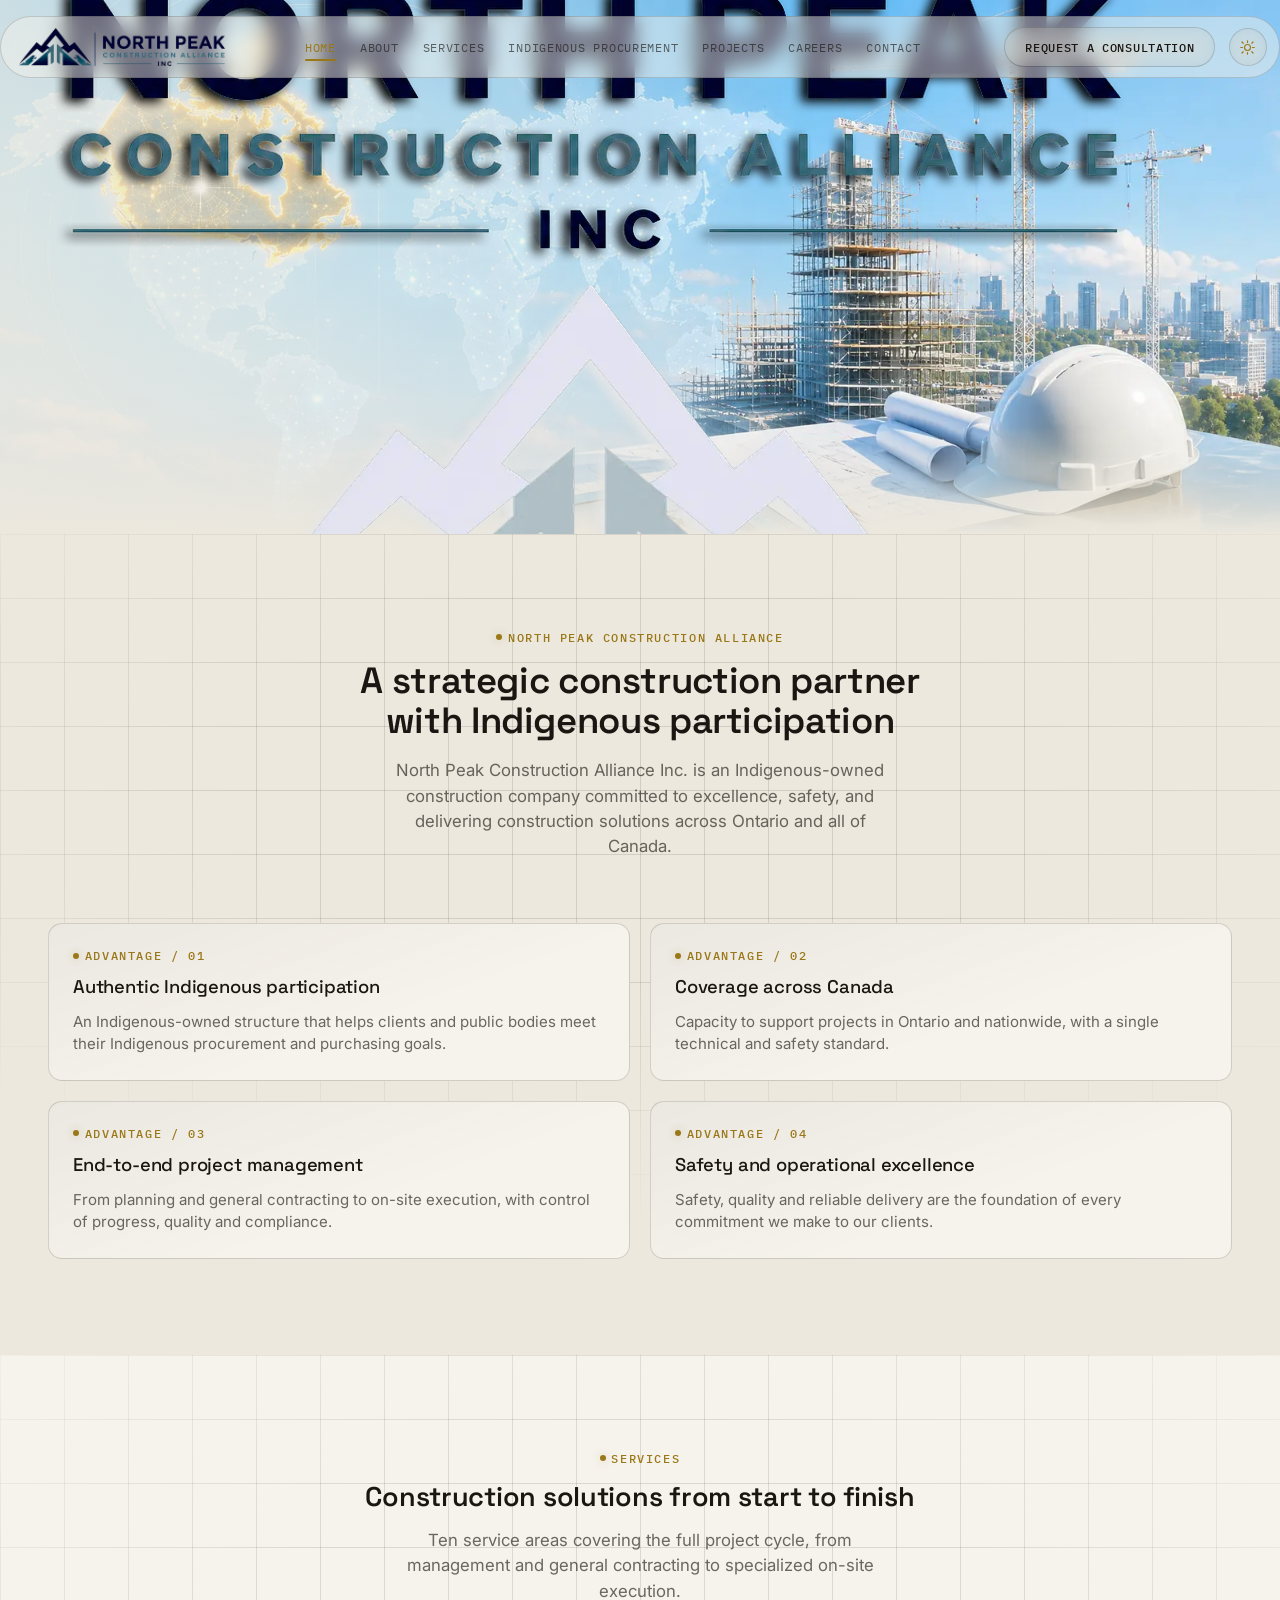
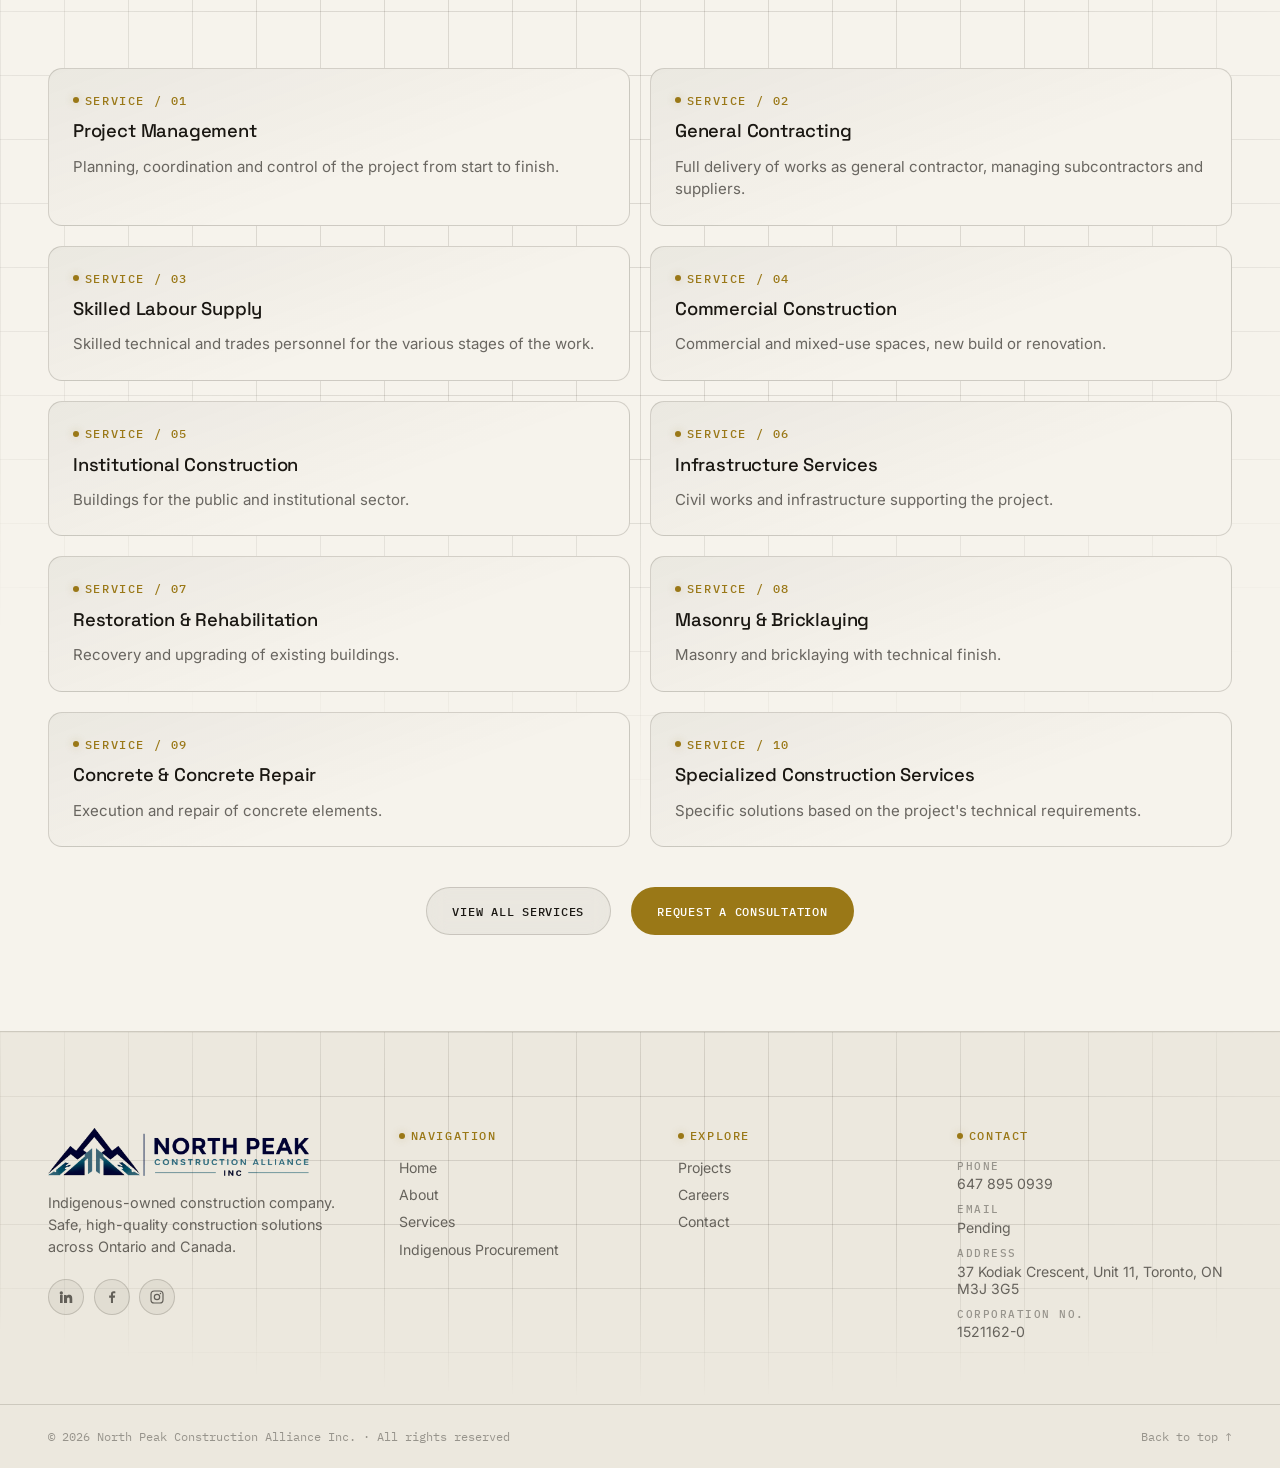
==== commit 01fc5c3c: "Add files via upload" ====
--- a/index.html
+++ b/index.html
@@ -42,11 +42,11 @@
 <link rel="preconnect" href="https://fonts.gstatic.com" crossorigin>
 <link href="https://fonts.googleapis.com/css2?family=Space+Grotesk:wght@500;600&family=Inter:wght@400;500;600&family=IBM+Plex+Mono:wght@400;500&display=swap" rel="stylesheet">
 
-<link rel="stylesheet" href="css/tokens.css?v=26">
-<link rel="stylesheet" href="css/style.css?v=26">
-<link rel="stylesheet" href="css/layout.css?v=26">
-<link rel="stylesheet" href="css/header.css?v=26">
-<link rel="stylesheet" href="css/components.css?v=26">
+<link rel="stylesheet" href="css/tokens.css?v=27">
+<link rel="stylesheet" href="css/style.css?v=27">
+<link rel="stylesheet" href="css/layout.css?v=27">
+<link rel="stylesheet" href="css/header.css?v=27">
+<link rel="stylesheet" href="css/components.css?v=27">
 
 <!-- ═══ Google Search Console: pega tu código de verificación (método "etiqueta HTML") ═══ -->
 <meta name="google-site-verification" content="PEGAR_CODIGO_DE_VERIFICACION">
@@ -138,9 +138,13 @@
 
   <div class="hero__panel-wrap">
     <div class="container">
-      <div class="hero__id-card reveal reveal-left">
-        <img class="hero__id-card-img hero__id-card-img--dark" src="images/hero-id-card-dark.webp" alt="North Peak Construction Alliance — Engineering &amp; Construction" loading="eager">
-        <img class="hero__id-card-img hero__id-card-img--light" src="images/hero-id-card-light.webp" alt="" aria-hidden="true" loading="eager">
+      <!-- Logo suspendido, centrado. Dos versiones (marina / plateada)
+           superpuestas en la misma caja; cuál se ve depende solo de
+           data-theme en <html> — crossfade puro en CSS. La sombra suave
+           del PNG original se conserva (canal alfa con degradado). -->
+      <div class="hero__logo reveal">
+        <img class="hero__logo-img hero__logo-img--dark" src="images/hero-logo.webp" alt="North Peak Construction Alliance Inc." loading="eager">
+        <img class="hero__logo-img hero__logo-img--light" src="images/hero-logo-light.webp" alt="" aria-hidden="true" loading="eager">
       </div>
     </div>
   </div>
--- a/css/header.css
+++ b/css/header.css
@@ -318,23 +318,49 @@
 }
 
 /* ═══════════════════════════════════════════════
-   LOGOTIPO REAL — reemplaza el monograma "NP" + wordmark de texto.
-   El SVG es vectorial: se escala por altura y queda nítido siempre.
-   En modo oscuro el logo (azules marinos) se aclara con un filtro
-   para no perderse contra el fondo, misma lógica que el favicon.
+   LOGOTIPO REAL — composición original del cliente (sin recomponer).
+   Dos versiones (marina / plateada) superpuestas en la MISMA caja;
+   cuál se ve depende solo de data-theme en <html> — crossfade puro
+   en CSS, igual técnica que las imágenes del hero. Nada de filtros
+   invert: se usan los archivos reales, así los huecos de las letras
+   y la línea divisoria se ven exactamente como en el original.
 ═══════════════════════════════════════════════ */
-.site-header__logo {
-  height: 34px;
+.site-header__mark,
+.site-footer__mark {
+  position: relative;
+  display: block;
+  line-height: 0;
+}
+
+.site-header__logo,
+.site-footer__logo {
+  display: block;
   width: auto;
-  display: block;
-  transition: filter var(--dur-base) ease;
-}
-
-html[data-theme="dark"] .site-header__logo,
-html[data-theme="dark"] .site-footer__logo {
-  filter: brightness(0) invert(1) opacity(0.92);
-}
+  transition: opacity 0.4s ease;
+}
+
+.site-header__logo { height: 38px; }
+.site-footer__logo { height: 48px; }
+
+/* La 2ª imagen se apila exactamente sobre la 1ª */
+.site-header__logo--light,
+.site-footer__logo--light {
+  position: absolute;
+  top: 0;
+  left: 0;
+  height: 100%;
+}
+
+/* Tema claro (por defecto): logo marino visible, plateado oculto */
+.site-header__logo--light,
+.site-footer__logo--light { opacity: 0; }
+
+/* Tema oscuro: se cruza al plateado */
+html[data-theme="dark"] .site-header__logo--dark,
+html[data-theme="dark"] .site-footer__logo--dark { opacity: 0; }
+html[data-theme="dark"] .site-header__logo--light,
+html[data-theme="dark"] .site-footer__logo--light { opacity: 1; }
 
 @media (max-width: 480px) {
-  .site-header__logo { height: 28px; }
-}
+  .site-header__logo { height: 30px; }
+}
--- a/css/components.css
+++ b/css/components.css
@@ -597,10 +597,3 @@
     linear-gradient(90deg, rgba(var(--overlay-rgb),0.55) 0%, rgba(var(--overlay-rgb),0.22) 42%, transparent 64%);
 }
 
-/* Logotipo del footer — misma pieza vectorial que el header. */
-.site-footer__logo {
-  height: 40px;
-  width: auto;
-  display: block;
-  transition: filter var(--dur-base) ease;
-}
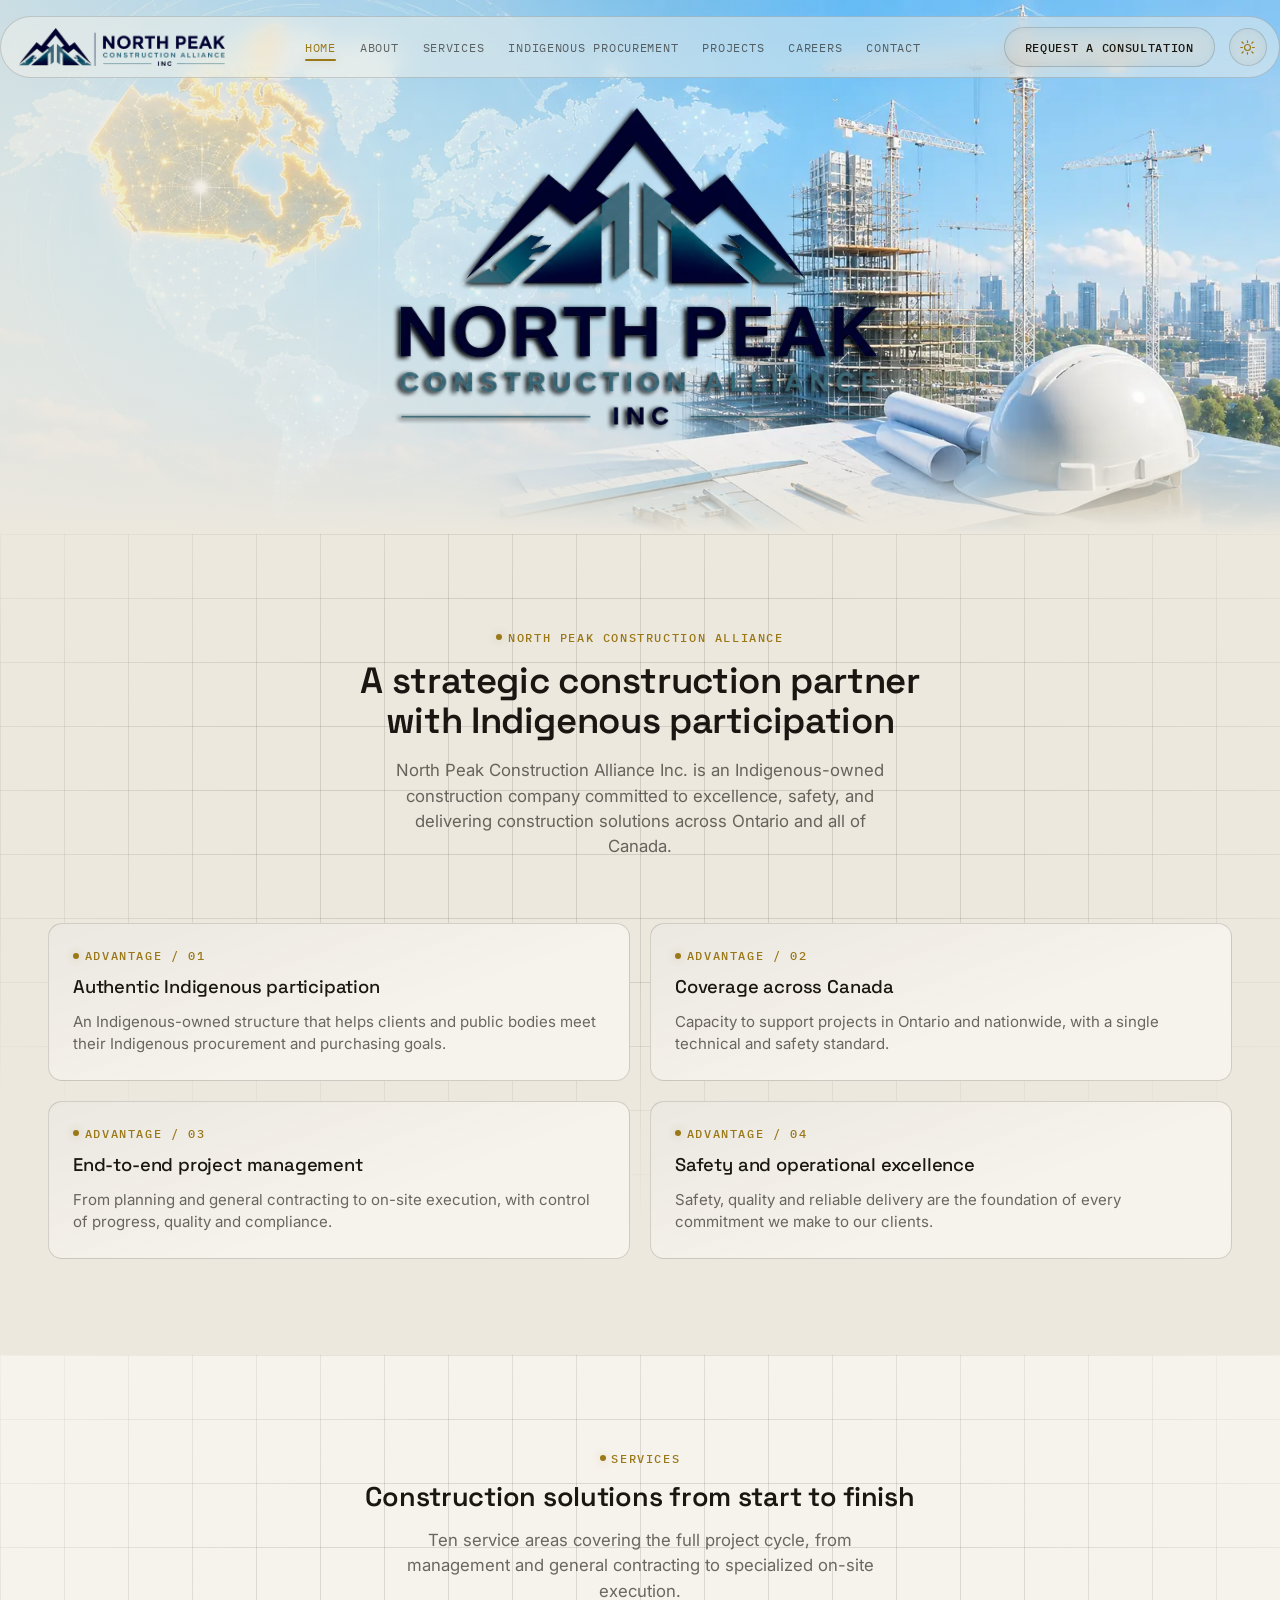
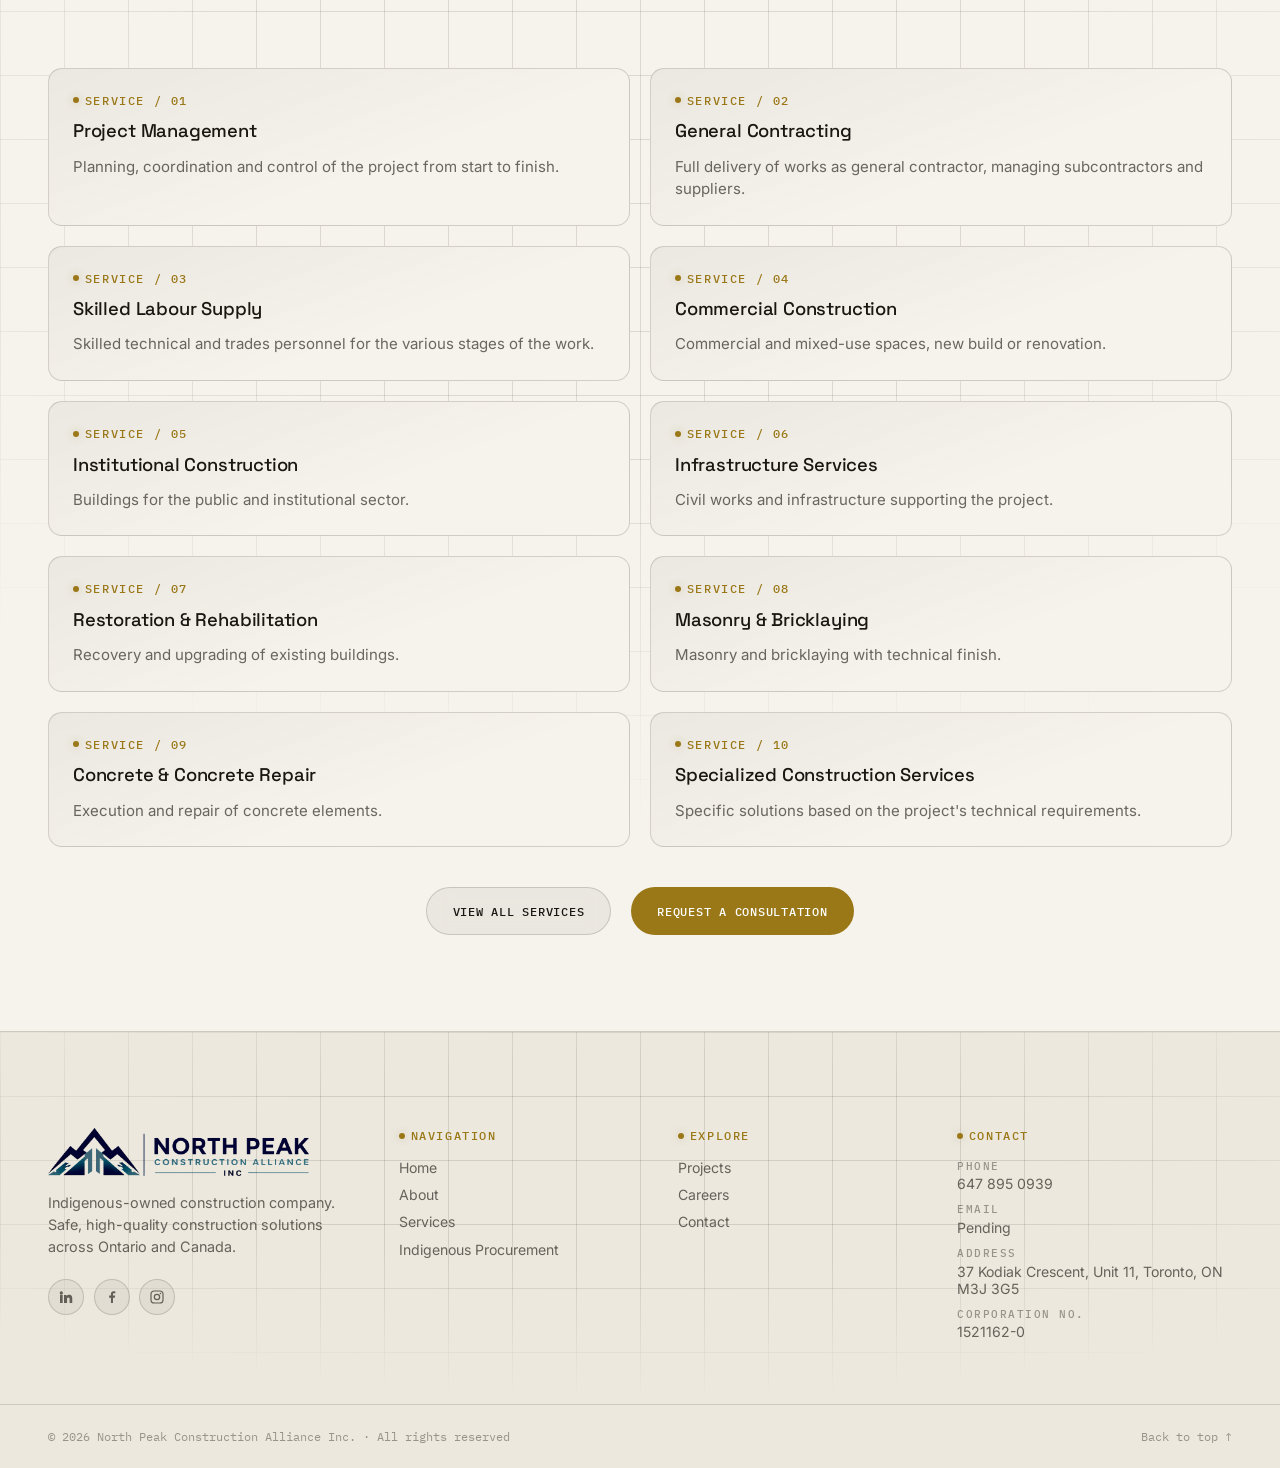
==== commit 6fae331f: "Add files via upload" ====
--- a/index.html
+++ b/index.html
@@ -42,11 +42,11 @@
 <link rel="preconnect" href="https://fonts.gstatic.com" crossorigin>
 <link href="https://fonts.googleapis.com/css2?family=Space+Grotesk:wght@500;600&family=Inter:wght@400;500;600&family=IBM+Plex+Mono:wght@400;500&display=swap" rel="stylesheet">
 
-<link rel="stylesheet" href="css/tokens.css?v=27">
-<link rel="stylesheet" href="css/style.css?v=27">
-<link rel="stylesheet" href="css/layout.css?v=27">
-<link rel="stylesheet" href="css/header.css?v=27">
-<link rel="stylesheet" href="css/components.css?v=27">
+<link rel="stylesheet" href="css/tokens.css?v=28">
+<link rel="stylesheet" href="css/style.css?v=28">
+<link rel="stylesheet" href="css/layout.css?v=28">
+<link rel="stylesheet" href="css/header.css?v=28">
+<link rel="stylesheet" href="css/components.css?v=28">
 
 <!-- ═══ Google Search Console: pega tu código de verificación (método "etiqueta HTML") ═══ -->
 <meta name="google-site-verification" content="PEGAR_CODIGO_DE_VERIFICACION">
--- a/css/layout.css
+++ b/css/layout.css
@@ -165,18 +165,22 @@
   padding: var(--space-3) var(--space-4);
 }
 
-/* Tarjeta de presentación (imagen) que reemplaza el glass-panel
-   de texto en el hero. Mismo patrón que .hero__frame-img: las dos
-   versiones (día/noche) ocupan la misma caja superpuestas, y cuál
-   se ve depende solo de data-theme en <html> — cross-fade puro en
-   CSS, ambas ya descargadas de entrada. */
-.hero__id-card {
-  position: relative;
-  max-width: 620px;
-  aspect-ratio: 1672 / 941;
-}
-
-.hero__id-card-img {
+/* LOGO DEL HERO — reemplaza la antigua tarjeta de presentación.
+   Va CENTRADO sobre la imagen de portada. Las dos versiones (marina
+   para tema claro, plateada para tema oscuro) ocupan la MISMA caja
+   superpuestas y hacen crossfade solo con data-theme — ambas ya
+   descargadas, sin espera de red. La sombra viene en el propio
+   archivo (canal alfa), no es un box-shadow de CSS.
+   OJO: el tema por defecto es el CLARO, así que la versión visible
+   por defecto es la marina, y la excepción es [data-theme="dark"]. */
+.hero__logo {
+  position: relative;
+  width: min(500px, 76%);
+  aspect-ratio: 1166 / 777;
+  margin: 0 auto;
+}
+
+.hero__logo-img {
   position: absolute;
   inset: 0;
   width: 100%;
@@ -185,13 +189,12 @@
   transition: opacity 0.6s ease;
 }
 
-.hero__id-card-img--light { opacity: 0; }
-html[data-theme="light"] .hero__id-card-img--dark { opacity: 0; }
-html[data-theme="light"] .hero__id-card-img--light { opacity: 1; }
-
-.hero__id-card .hero__actions {
-  position: relative;
-  margin-top: var(--space-3);
+.hero__logo-img--light { opacity: 0; }
+html[data-theme="dark"] .hero__logo-img--dark { opacity: 0; }
+html[data-theme="dark"] .hero__logo-img--light { opacity: 1; }
+
+@media (max-width: 640px) {
+  .hero__logo { width: min(320px, 84%); }
 }
 
 .hero__brand {
@@ -225,6 +228,7 @@
     padding-bottom: 0;
     pointer-events: none;
   }
+  .hero__panel-wrap { justify-content: center; }
   .hero__panel-wrap .container { pointer-events: auto; width: 100%; }
 }
 
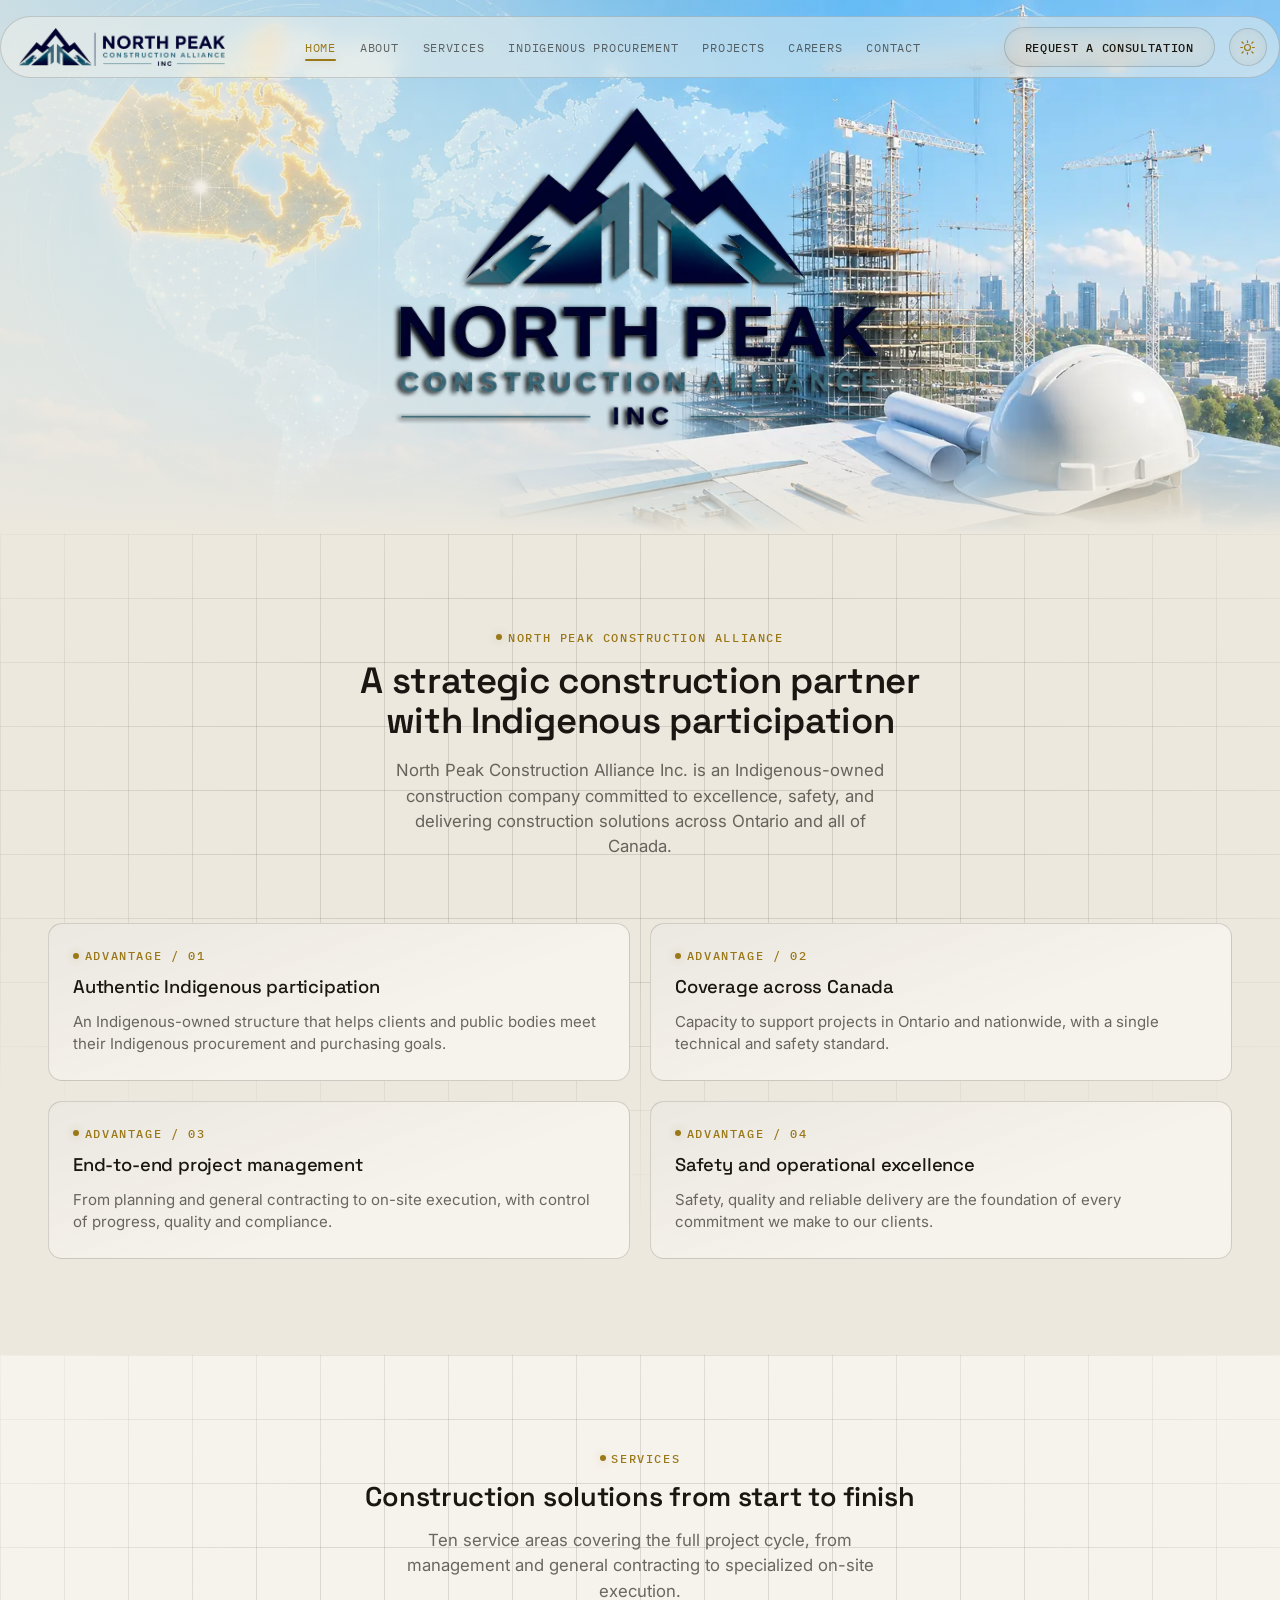
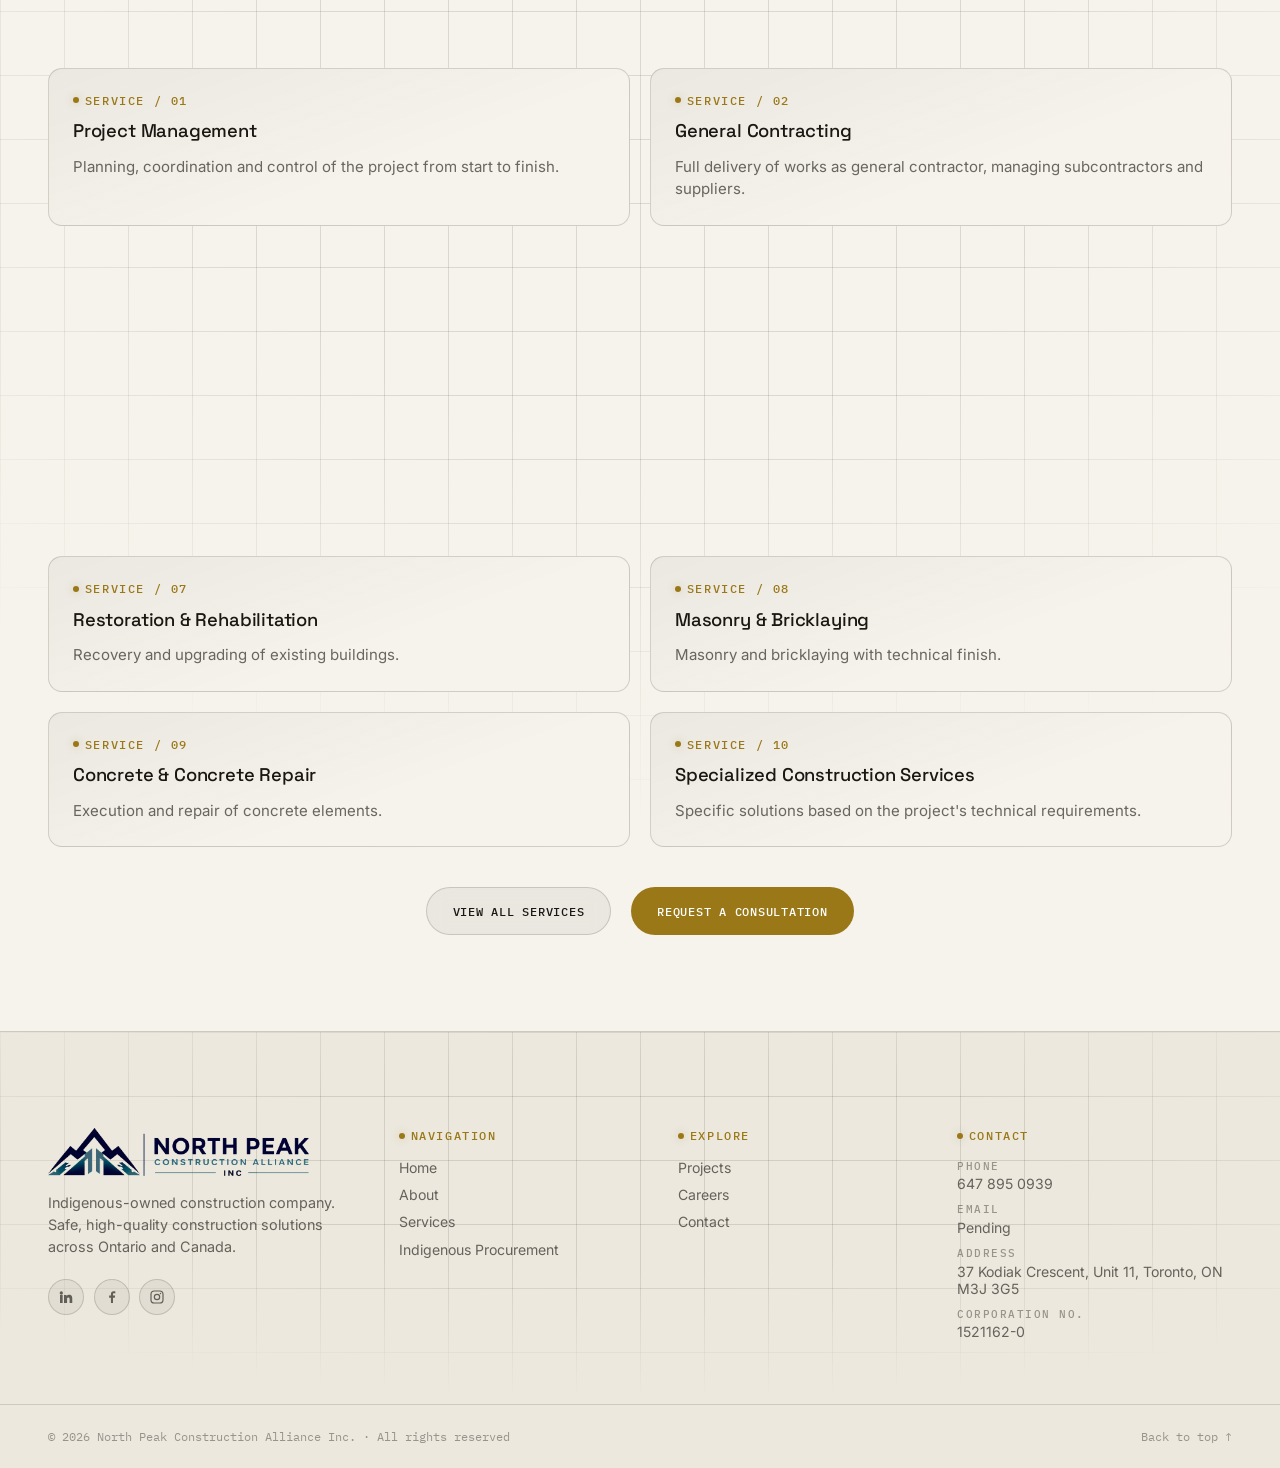
==== commit a1e4a199: "Add files via upload" ====
--- a/index.html
+++ b/index.html
@@ -42,11 +42,11 @@
 <link rel="preconnect" href="https://fonts.gstatic.com" crossorigin>
 <link href="https://fonts.googleapis.com/css2?family=Space+Grotesk:wght@500;600&family=Inter:wght@400;500;600&family=IBM+Plex+Mono:wght@400;500&display=swap" rel="stylesheet">
 
-<link rel="stylesheet" href="css/tokens.css?v=28">
-<link rel="stylesheet" href="css/style.css?v=28">
-<link rel="stylesheet" href="css/layout.css?v=28">
-<link rel="stylesheet" href="css/header.css?v=28">
-<link rel="stylesheet" href="css/components.css?v=28">
+<link rel="stylesheet" href="css/tokens.css?v=29">
+<link rel="stylesheet" href="css/style.css?v=29">
+<link rel="stylesheet" href="css/layout.css?v=29">
+<link rel="stylesheet" href="css/header.css?v=29">
+<link rel="stylesheet" href="css/components.css?v=29">
 
 <!-- ═══ Google Search Console: pega tu código de verificación (método "etiqueta HTML") ═══ -->
 <meta name="google-site-verification" content="PEGAR_CODIGO_DE_VERIFICACION">
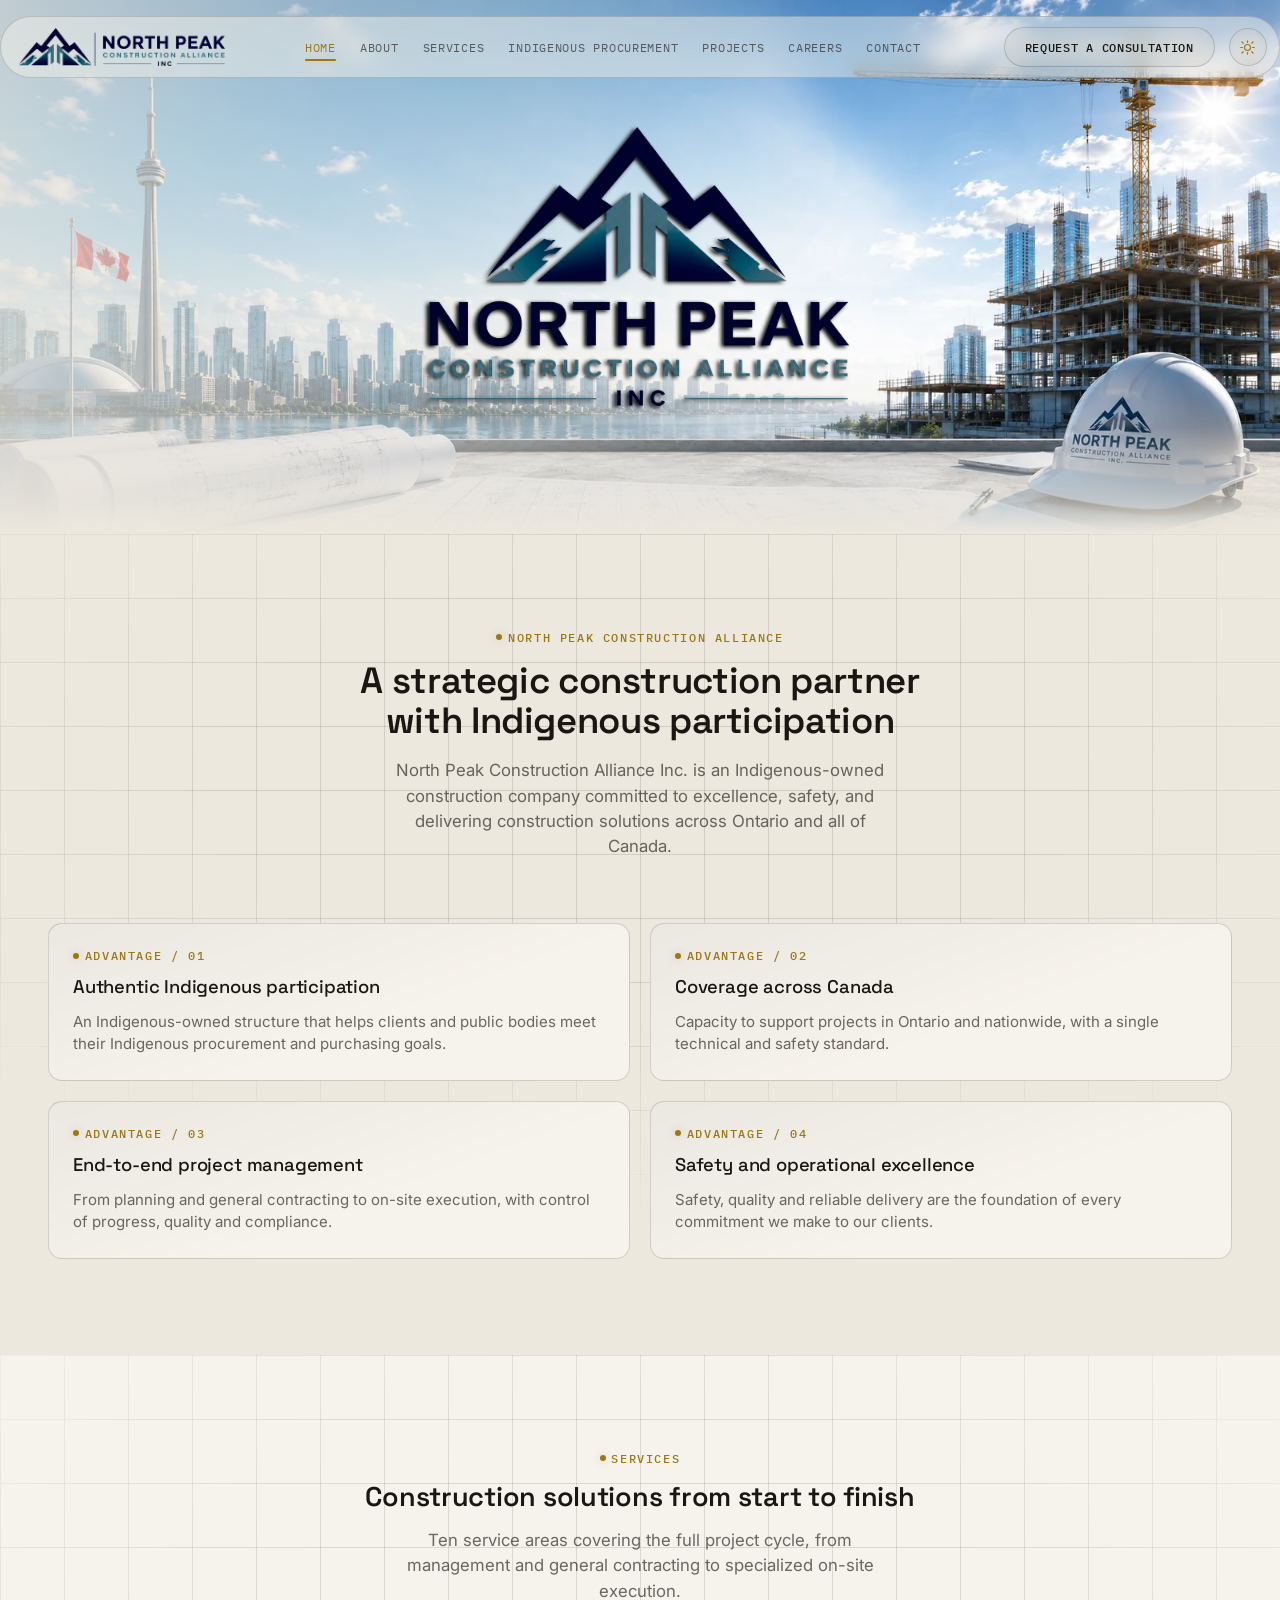
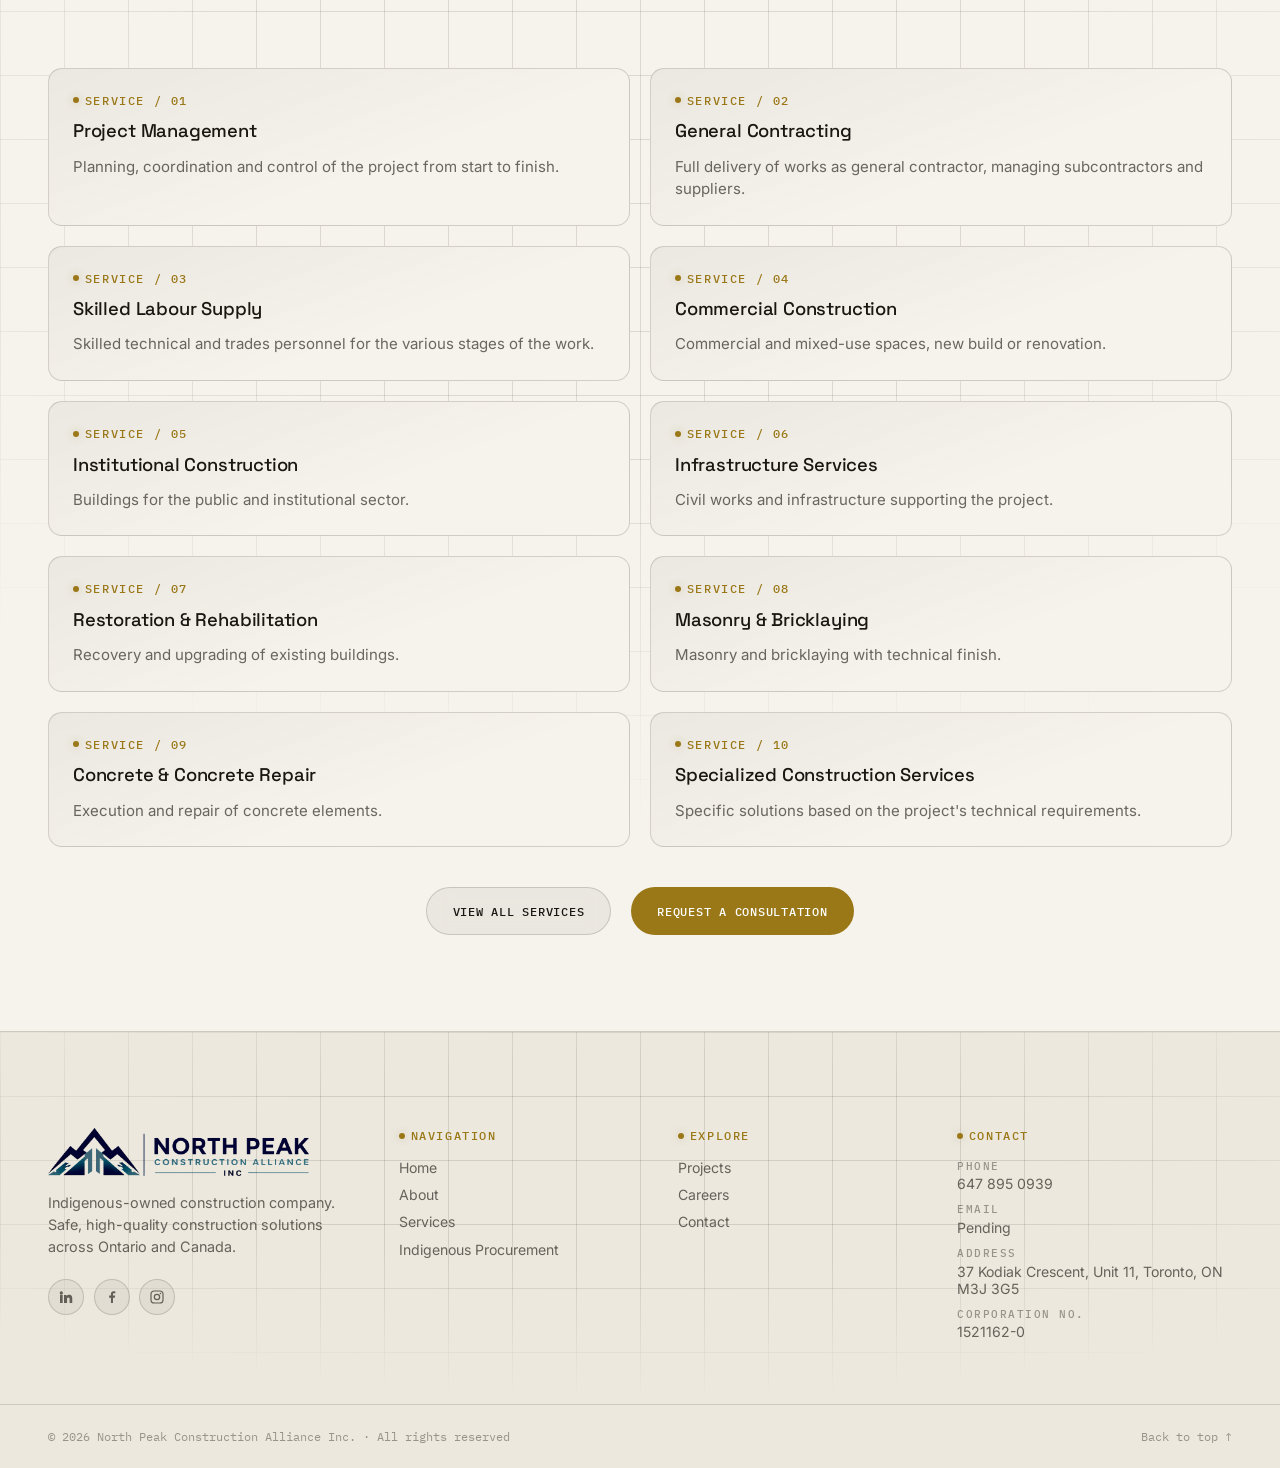
==== commit 0bce2fef: "Add files via upload" ====
--- a/index.html
+++ b/index.html
@@ -42,11 +42,11 @@
 <link rel="preconnect" href="https://fonts.gstatic.com" crossorigin>
 <link href="https://fonts.googleapis.com/css2?family=Space+Grotesk:wght@500;600&family=Inter:wght@400;500;600&family=IBM+Plex+Mono:wght@400;500&display=swap" rel="stylesheet">
 
-<link rel="stylesheet" href="css/tokens.css?v=29">
-<link rel="stylesheet" href="css/style.css?v=29">
-<link rel="stylesheet" href="css/layout.css?v=29">
-<link rel="stylesheet" href="css/header.css?v=29">
-<link rel="stylesheet" href="css/components.css?v=29">
+<link rel="stylesheet" href="css/tokens.css?v=30">
+<link rel="stylesheet" href="css/style.css?v=30">
+<link rel="stylesheet" href="css/layout.css?v=30">
+<link rel="stylesheet" href="css/header.css?v=30">
+<link rel="stylesheet" href="css/components.css?v=30">
 
 <!-- ═══ Google Search Console: pega tu código de verificación (método "etiqueta HTML") ═══ -->
 <meta name="google-site-verification" content="PEGAR_CODIGO_DE_VERIFICACION">
--- a/css/layout.css
+++ b/css/layout.css
@@ -175,7 +175,7 @@
    por defecto es la marina, y la excepción es [data-theme="dark"]. */
 .hero__logo {
   position: relative;
-  width: min(500px, 76%);
+  width: min(440px, 68%);
   aspect-ratio: 1166 / 777;
   margin: 0 auto;
 }
@@ -194,7 +194,7 @@
 html[data-theme="dark"] .hero__logo-img--light { opacity: 1; }
 
 @media (max-width: 640px) {
-  .hero__logo { width: min(320px, 84%); }
+  .hero__logo { width: min(280px, 78%); }
 }
 
 .hero__brand {
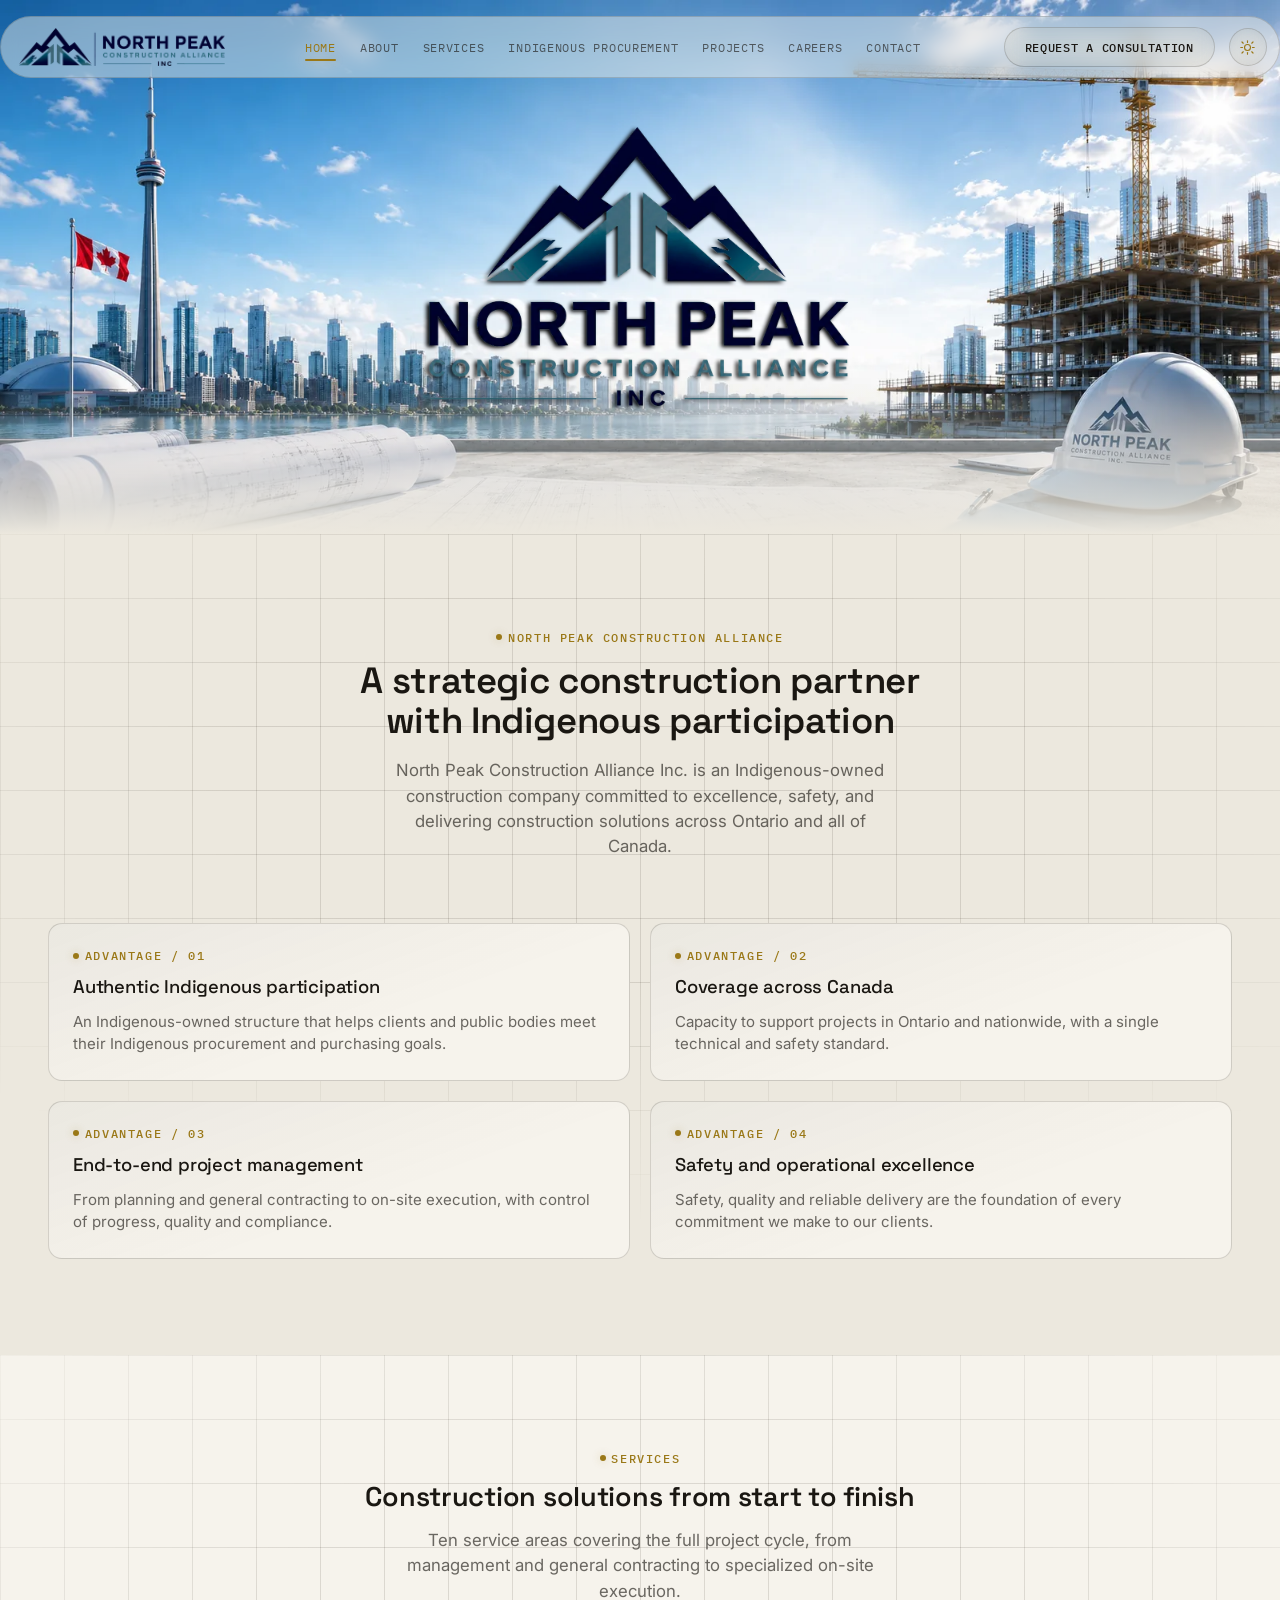
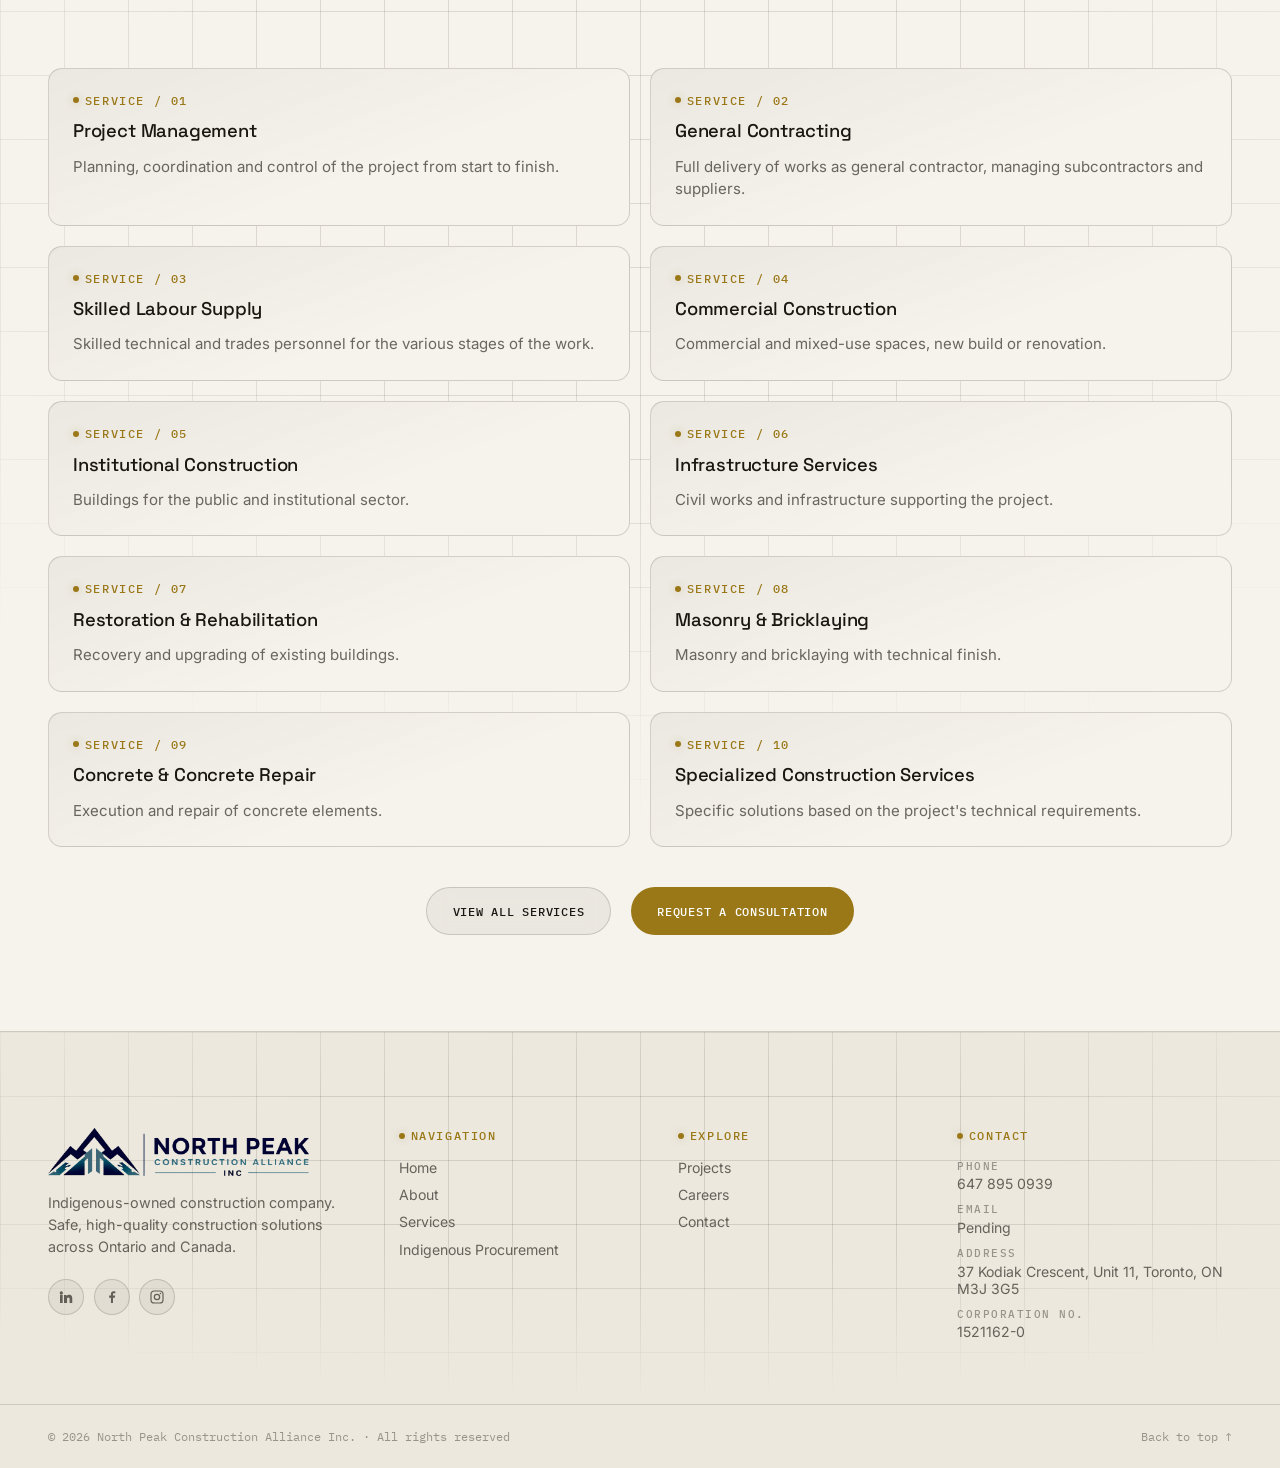
==== commit 3f016ed4: "Add files via upload" ====
--- a/index.html
+++ b/index.html
@@ -42,11 +42,11 @@
 <link rel="preconnect" href="https://fonts.gstatic.com" crossorigin>
 <link href="https://fonts.googleapis.com/css2?family=Space+Grotesk:wght@500;600&family=Inter:wght@400;500;600&family=IBM+Plex+Mono:wght@400;500&display=swap" rel="stylesheet">
 
-<link rel="stylesheet" href="css/tokens.css?v=30">
-<link rel="stylesheet" href="css/style.css?v=30">
-<link rel="stylesheet" href="css/layout.css?v=30">
-<link rel="stylesheet" href="css/header.css?v=30">
-<link rel="stylesheet" href="css/components.css?v=30">
+<link rel="stylesheet" href="css/tokens.css?v=31">
+<link rel="stylesheet" href="css/style.css?v=31">
+<link rel="stylesheet" href="css/layout.css?v=31">
+<link rel="stylesheet" href="css/header.css?v=31">
+<link rel="stylesheet" href="css/components.css?v=31">
 
 <!-- ═══ Google Search Console: pega tu código de verificación (método "etiqueta HTML") ═══ -->
 <meta name="google-site-verification" content="PEGAR_CODIGO_DE_VERIFICACION">
--- a/css/layout.css
+++ b/css/layout.css
@@ -150,9 +150,14 @@
   position: absolute;
   inset: 0;
   z-index: -1;
-  background:
-    linear-gradient(180deg, transparent 80%, var(--void) 100%),
-    linear-gradient(90deg, rgba(var(--overlay-rgb),0.8) 0%, rgba(var(--overlay-rgb),0.42) 40%, transparent 66%);
+  /* Antes había un segundo degradado horizontal (90deg) que oscurecía
+     el lado izquierdo: existía para que se leyera el texto de la antigua
+     tarjeta, que vivía ahí. Con el logo ya centrado, ese velo no cumple
+     ninguna función y en modo claro se veía como una "niebla" blanca que
+     tapaba la bandera de Canadá. Eliminado.
+     Se conserva SOLO el fundido inferior, que es el que hace que la
+     imagen se funda con el fondo de la página sin corte visible. */
+  background: linear-gradient(180deg, transparent 72%, var(--void) 100%);
 }
 
 .hero__panel-wrap {
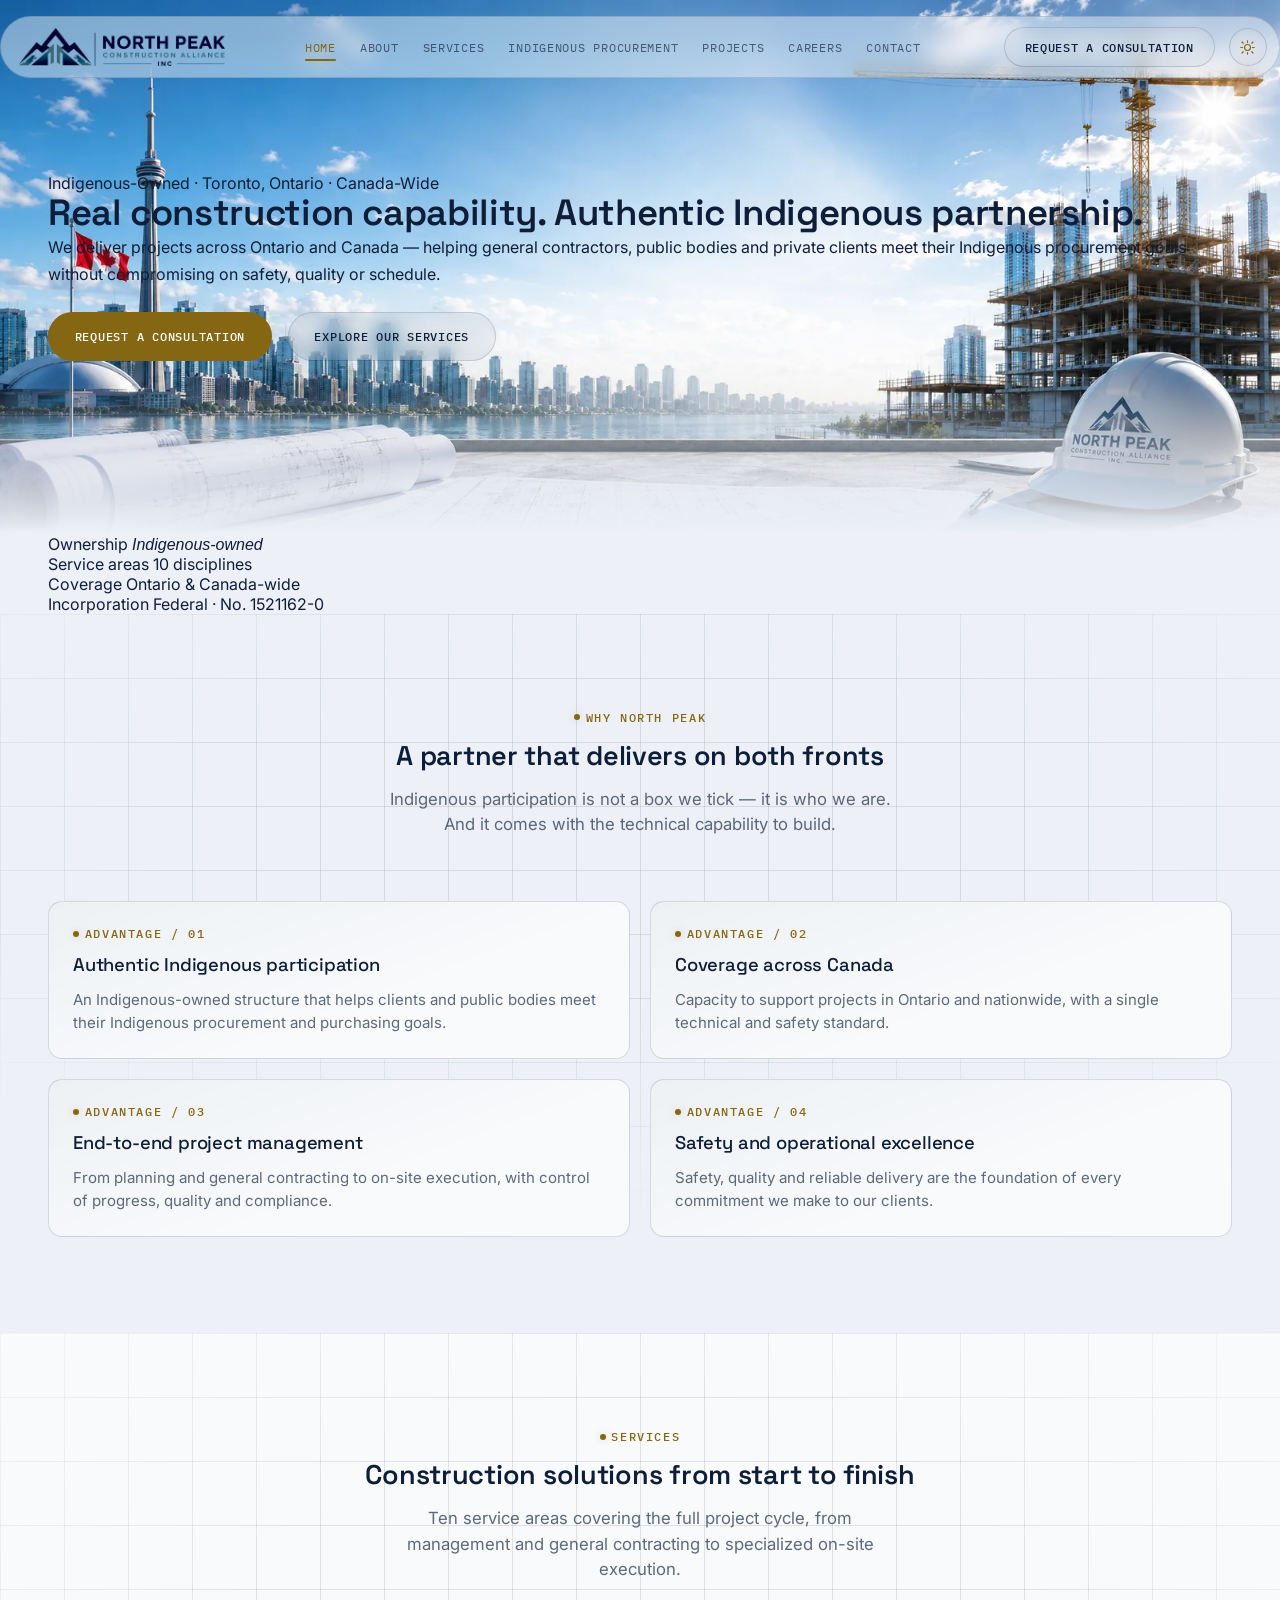
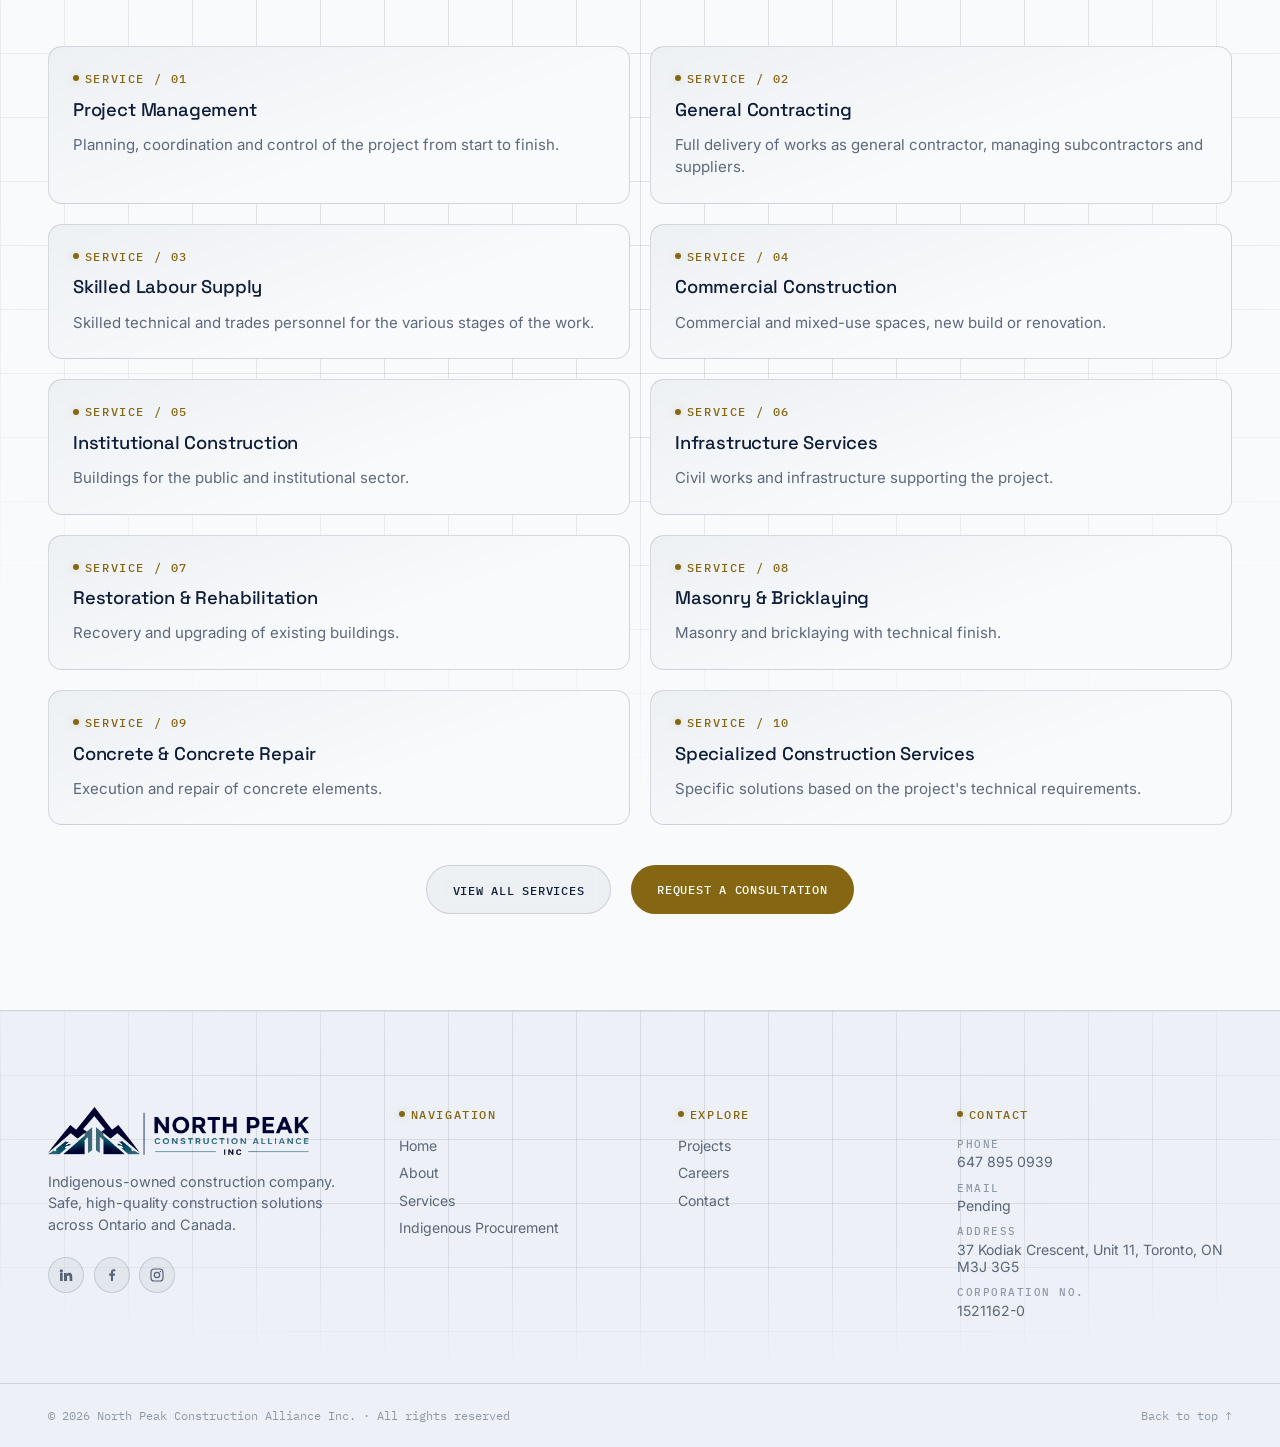
==== commit a7a896b4: "Add files via upload" ====
--- a/index.html
+++ b/index.html
@@ -42,11 +42,11 @@
 <link rel="preconnect" href="https://fonts.gstatic.com" crossorigin>
 <link href="https://fonts.googleapis.com/css2?family=Space+Grotesk:wght@500;600&family=Inter:wght@400;500;600&family=IBM+Plex+Mono:wght@400;500&display=swap" rel="stylesheet">
 
-<link rel="stylesheet" href="css/tokens.css?v=31">
-<link rel="stylesheet" href="css/style.css?v=31">
-<link rel="stylesheet" href="css/layout.css?v=31">
-<link rel="stylesheet" href="css/header.css?v=31">
-<link rel="stylesheet" href="css/components.css?v=31">
+<link rel="stylesheet" href="css/tokens.css?v=32">
+<link rel="stylesheet" href="css/style.css?v=32">
+<link rel="stylesheet" href="css/layout.css?v=32">
+<link rel="stylesheet" href="css/header.css?v=32">
+<link rel="stylesheet" href="css/components.css?v=32">
 
 <!-- ═══ Google Search Console: pega tu código de verificación (método "etiqueta HTML") ═══ -->
 <meta name="google-site-verification" content="PEGAR_CODIGO_DE_VERIFICACION">
@@ -129,43 +129,78 @@
      NOTA: imágenes del hero SIN TOCAR (pendiente confirmar con el
      cliente si son definitivas o placeholder).
 ═══════════════════════════════════════════════ -->
+<!-- ═══════════════════════════════════════════
+     § HERO — el mensaje, no el logotipo.
+     El logo vive en el header. Aquí va lo único que convierte a un
+     visitante en cliente: qué hacemos, para quién, y qué hacer ahora.
+     El texto se apoya sobre un scrim inferior (ver layout.css) que
+     deja intactos el cielo, la Torre CN, la bandera y las grúas.
+═══════════════════════════════════════════════ -->
 <section class="hero" id="top">
   <div class="hero__frame">
-    <img class="hero__frame-img hero__frame-img--dark" src="images/hero-bg.webp" alt="Global project network with Canada highlighted and tower cranes over a digital building model" loading="eager">
+    <img class="hero__frame-img hero__frame-img--dark" src="images/hero-bg.webp" alt="Tower cranes and a building under construction over the Toronto skyline" loading="eager">
     <img class="hero__frame-img hero__frame-img--light" src="images/hero-bg-light.webp" alt="" aria-hidden="true" loading="eager">
     <div class="hero__frame-overlay"></div>
   </div>
 
   <div class="hero__panel-wrap">
     <div class="container">
-      <!-- Logo suspendido, centrado. Dos versiones (marina / plateada)
-           superpuestas en la misma caja; cuál se ve depende solo de
-           data-theme en <html> — crossfade puro en CSS. La sombra suave
-           del PNG original se conserva (canal alfa con degradado). -->
-      <div class="hero__logo reveal">
-        <img class="hero__logo-img hero__logo-img--dark" src="images/hero-logo.webp" alt="North Peak Construction Alliance Inc." loading="eager">
-        <img class="hero__logo-img hero__logo-img--light" src="images/hero-logo-light.webp" alt="" aria-hidden="true" loading="eager">
+      <div class="hero__content reveal reveal-left">
+        <span class="hero__eyebrow">Indigenous-Owned &middot; Toronto, Ontario &middot; Canada-Wide</span>
+        <h1 class="hero__title">
+          Real construction capability.
+          <span class="hero__title-accent">Authentic Indigenous partnership.</span>
+        </h1>
+        <p class="hero__lede">We deliver projects across Ontario and Canada — helping general contractors, public bodies and private clients meet their Indigenous procurement goals without compromising on safety, quality or schedule.</p>
+        <div class="hero__actions">
+          <a href="contacto.html" class="btn btn--primary">Request a consultation</a>
+          <a href="servicios.html" class="btn btn--ghost">Explore our services</a>
+        </div>
       </div>
     </div>
   </div>
 </section>
 
 <!-- ═══════════════════════════════════════════
-     § PRESENTACIÓN / PROPUESTA DE VALOR
-     ─────────────────────────────────────────────────────
-     ESQUELETO (Fase 1). El contenido real entra en la FASE 3:
-       · Presentación de la empresa (North Peak Construction
-         Alliance Inc.)
-       · Propuesta de valor
-       · Ventajas competitivas
-     No se inventa copy aquí — solo el andamiaje de la sección.
+     § BARRA DE CREDENCIALES
+     Los cuatro datos que un oficial de compras públicas busca en los
+     primeros diez segundos. Todos verificables — nada inventado.
+     Además, absorbe la transición entre la foto y la página.
+═══════════════════════════════════════════════ -->
+<section class="trust-bar">
+  <div class="container">
+    <div class="trust-bar__grid">
+      <div class="trust-bar__item">
+        <span class="trust-bar__label">Ownership</span>
+        <span class="trust-bar__value"><em>Indigenous-owned</em></span>
+      </div>
+      <div class="trust-bar__item">
+        <span class="trust-bar__label">Service areas</span>
+        <span class="trust-bar__value">10 disciplines</span>
+      </div>
+      <div class="trust-bar__item">
+        <span class="trust-bar__label">Coverage</span>
+        <span class="trust-bar__value">Ontario &amp; Canada-wide</span>
+      </div>
+      <div class="trust-bar__item">
+        <span class="trust-bar__label">Incorporation</span>
+        <span class="trust-bar__value">Federal &middot; No.&nbsp;1521162-0</span>
+      </div>
+    </div>
+  </div>
+</section>
+
+<!-- ═══════════════════════════════════════════
+     § POR QUÉ NORTH PEAK — ventajas competitivas.
+     El h1 y la presentación se movieron al hero, que es su sitio.
+     Esta sección ahora abre con h2 y va directo al valor.
 ═══════════════════════════════════════════════ -->
 <section class="section grid-texture" id="presentacion" style="background:var(--void);">
   <div class="container">
     <div class="section-head reveal">
-      <span class="readout">North Peak Construction Alliance</span>
-      <h1>A strategic construction partner with Indigenous participation</h1>
-      <p class="lede">North Peak Construction Alliance Inc. is an Indigenous-owned construction company committed to excellence, safety, and delivering construction solutions across Ontario and all of Canada.</p>
+      <span class="readout">Why North Peak</span>
+      <h2>A partner that delivers on both fronts</h2>
+      <p class="lede">Indigenous participation is not a box we tick — it is who we are. And it comes with the technical capability to build.</p>
     </div>
 
     <div class="service-grid reveal-stagger" style="margin-top:var(--space-3);">
--- a/css/tokens.css
+++ b/css/tokens.css
@@ -1,46 +1,57 @@
 /* ═══════════════════════════════════════════════════════════
-   TOKENS.CSS — Sistema de diseño — paleta "Opción C": Negro / Dorado / Blanco
+   TOKENS.CSS — Sistema de diseño — "Navy & Gold"
    ───────────────────────────────────────────────────────────
-   Glassmorphism técnico. El acento primario es dorado; el
-   secundario, un dorado más profundo (bronce) que acompaña sin
-   competir. Se conservan los NOMBRES de variables del sistema
-   anterior (incluido --cyan) para no tocar el resto del CSS: solo
-   cambian los valores de color.
+   DIRECCIÓN DE COLOR (importante para entender el resto):
+
+   El logotipo aprobado por el cliente es azul marino + gris acero
+   + blanco (es, literalmente, la Opción A del brief). El sitio
+   estaba construido sobre la Opción C (negro / dorado / blanco),
+   con TODOS los neutros en tono cálido (crema, marrón-negro). Un
+   logo frío rodeado de neutros cálidos se lee como un objeto
+   pegado encima — ese era el choque visual.
+
+   Solución: se casan ambas paletas. El AZUL MARINO pasa a ser el
+   color ESTRUCTURAL (fondos, texto, bordes, cristal) y el DORADO
+   queda como ACENTO real (botones, readouts, líneas, glows). Es la
+   combinación clásica de autoridad institucional — la adecuada para
+   una constructora que va a licitaciones públicas.
+
+   NOTA: la variable de acento se sigue llamando --cyan por
+   compatibilidad con el resto del CSS. Su VALOR es dorado. No
+   renombrar: está referenciada en todos los archivos.
 ═══════════════════════════════════════════════════════════ */
 
 :root {
 
-  /* ─── Superficie base (negro neutro) ─── */
-  --void:            #05070D;
-  --void-soft:       #0A0F1C;
-  --void-elevated:   #101830;
+  /* ─── Superficie base (negro azulado — familia del logo) ─── */
+  --void:            #070C16;
+  --void-soft:       #0D1524;
+  --void-elevated:   #16203A;
 
-  /* ─── Cristal (tinte azul frío — tema nocturno original) ─── */
-  --glass-fill:       rgba(154, 184, 255, 0.06);
-  --glass-fill-hover: rgba(154, 184, 255, 0.11);
-  --glass-border:     rgba(154, 184, 255, 0.16);
-  --glass-border-strong: rgba(154, 184, 255, 0.30);
+  /* ─── Cristal (tinte azul frío) ─── */
+  --glass-fill:       rgba(150, 180, 235, 0.06);
+  --glass-fill-hover: rgba(150, 180, 235, 0.11);
+  --glass-border:     rgba(150, 180, 235, 0.17);
+  --glass-border-strong: rgba(150, 180, 235, 0.32);
   --glass-blur:       18px;
   --glass-blur-sm:    10px;
 
-  /* ─── Acentos ───
-     --cyan conserva el nombre por compatibilidad, pero ahora es
-     DORADO (acento primario). --amber es un dorado más profundo. */
-  --cyan:             #E4C567;
-  --cyan-dim:         rgba(228, 197, 103, 0.5);
-  --cyan-glow:        rgba(228, 197, 103, 0.22);
-  --amber:            #C9A227;
-  --amber-dim:        rgba(201, 162, 39, 0.55);
+  /* ─── Acento dorado (--cyan por compatibilidad) ─── */
+  --cyan:             #D9B863;
+  --cyan-dim:         rgba(217, 184, 99, 0.5);
+  --cyan-glow:        rgba(217, 184, 99, 0.22);
+  --amber:            #C09A3E;
+  --amber-dim:        rgba(192, 154, 62, 0.55);
 
-  /* ─── Texto (blanco frío — tema nocturno original) ─── */
-  --text-primary:     #EAF1FF;
-  --text-dim:         rgba(234, 241, 255, 0.64);
-  --text-faint:       rgba(234, 241, 255, 0.38);
-  --text-on-cyan:     #04121A;   /* texto oscuro sobre botón dorado */
+  /* ─── Texto (blanco frío) ─── */
+  --text-primary:     #E8EEF9;
+  --text-dim:         rgba(232, 238, 249, 0.66);
+  --text-faint:       rgba(232, 238, 249, 0.40);
+  --text-on-cyan:     #0A1224;
 
   /* ─── Líneas ─── */
-  --rule:             rgba(154, 184, 255, 0.14);
-  --rule-strong:      rgba(154, 184, 255, 0.26);
+  --rule:             rgba(150, 180, 235, 0.15);
+  --rule-strong:      rgba(150, 180, 235, 0.27);
 
   /* ─── Tipografía ─── */
   --font-display: 'Space Grotesk', 'Helvetica Neue', sans-serif;
@@ -85,10 +96,10 @@
   --dur-slow:  600ms;
 
   /* ─── Superficies traslúcidas (rgba(var(--x-rgb), alpha)) ─── */
-  --surface-rgb:   10, 15, 28;   /* header, nav móvil, CTA flotante */
-  --overlay-rgb:    5,  7, 13;   /* difusores de imagen (hero/banner) */
-  --radial-accent: rgba(228, 197, 103, 0.10); /* resplandor menú móvil */
-  --grid-line:     rgba(154, 184, 255, 0.07);  /* retícula plano técnico */
+  --surface-rgb:   13, 21, 36;
+  --overlay-rgb:    7, 12, 22;
+  --radial-accent: rgba(217, 184, 99, 0.10);
+  --grid-line:     rgba(150, 180, 235, 0.07);
 
   /* ─── Capas ─── */
   --z-header:      100;
@@ -98,35 +109,45 @@
 
 /* ═══════════════════════════════════════════════════════════
    MODO CLARO — [data-theme="light"] en <html>.
-   Dorado oscurecido (bronce) para conservar contraste AA como
-   texto/acento sobre fondo claro.
+   ───────────────────────────────────────────────────────────
+   Neutros FRÍOS (blanco perla / gris azulado), no crema cálida:
+   así el azul marino del logo se asienta de forma natural en vez
+   de leerse como un cuerpo extraño. El texto principal ES azul
+   marino — el mismo tono del logo — lo que convierte al logotipo
+   en el ancla cromática de la página, no en la excepción.
+   El dorado se oscurece a bronce para conservar contraste AA
+   sobre fondo claro, y se usa con moderación: es acento, no relleno.
 ═══════════════════════════════════════════════════════════ */
 html[data-theme="light"] {
-  --void:            #ECE8DE;
-  --void-soft:       #F6F3EC;
-  --void-elevated:   #E1DBCC;
+  --void:            #EDF1F7;
+  --void-soft:       #F8FAFC;
+  --void-elevated:   #DFE6F0;
 
-  --glass-fill:       rgba(30, 24, 10, 0.05);
-  --glass-fill-hover: rgba(30, 24, 10, 0.10);
-  --glass-border:     rgba(30, 24, 10, 0.16);
-  --glass-border-strong: rgba(30, 24, 10, 0.30);
+  /* Cristal con tinte AZUL (antes marrón): unifica con el logo */
+  --glass-fill:       rgba(15, 32, 62, 0.045);
+  --glass-fill-hover: rgba(15, 32, 62, 0.09);
+  --glass-border:     rgba(15, 32, 62, 0.15);
+  --glass-border-strong: rgba(15, 32, 62, 0.28);
 
-  --cyan:             #9A7817;
-  --cyan-dim:         rgba(154, 120, 23, 0.55);
-  --cyan-glow:        rgba(154, 120, 23, 0.16);
-  --amber:            #7E5E12;
-  --amber-dim:        rgba(126, 94, 18, 0.5);
+  /* Dorado → bronce profundo: mantiene el carácter de la Opción C
+     con el contraste que exige un fondo claro. */
+  --cyan:             #856612;
+  --cyan-dim:         rgba(138, 106, 20, 0.55);
+  --cyan-glow:        rgba(138, 106, 20, 0.15);
+  --amber:            #705411;
+  --amber-dim:        rgba(112, 84, 17, 0.5);
 
-  --text-primary:     #1A1712;
-  --text-dim:         rgba(26, 23, 18, 0.64);
-  --text-faint:       rgba(26, 23, 18, 0.40);
+  /* Texto en AZUL MARINO — el mismo del logotipo */
+  --text-primary:     #0F1E38;
+  --text-dim:         rgba(15, 30, 56, 0.66);
+  --text-faint:       rgba(15, 30, 56, 0.42);
   --text-on-cyan:     #FFFFFF;
 
-  --rule:             rgba(30, 24, 10, 0.15);
-  --rule-strong:      rgba(30, 24, 10, 0.26);
+  --rule:             rgba(15, 32, 62, 0.14);
+  --rule-strong:      rgba(15, 32, 62, 0.26);
 
-  --surface-rgb:      246, 243, 236;
-  --overlay-rgb:      236, 232, 222;
-  --radial-accent:    rgba(154, 120, 23, 0.08);
-  --grid-line:        rgba(30, 24, 10, 0.12);
+  --surface-rgb:      248, 250, 252;
+  --overlay-rgb:      237, 241, 247;
+  --radial-accent:    rgba(138, 106, 20, 0.08);
+  --grid-line:        rgba(15, 32, 62, 0.11);
 }
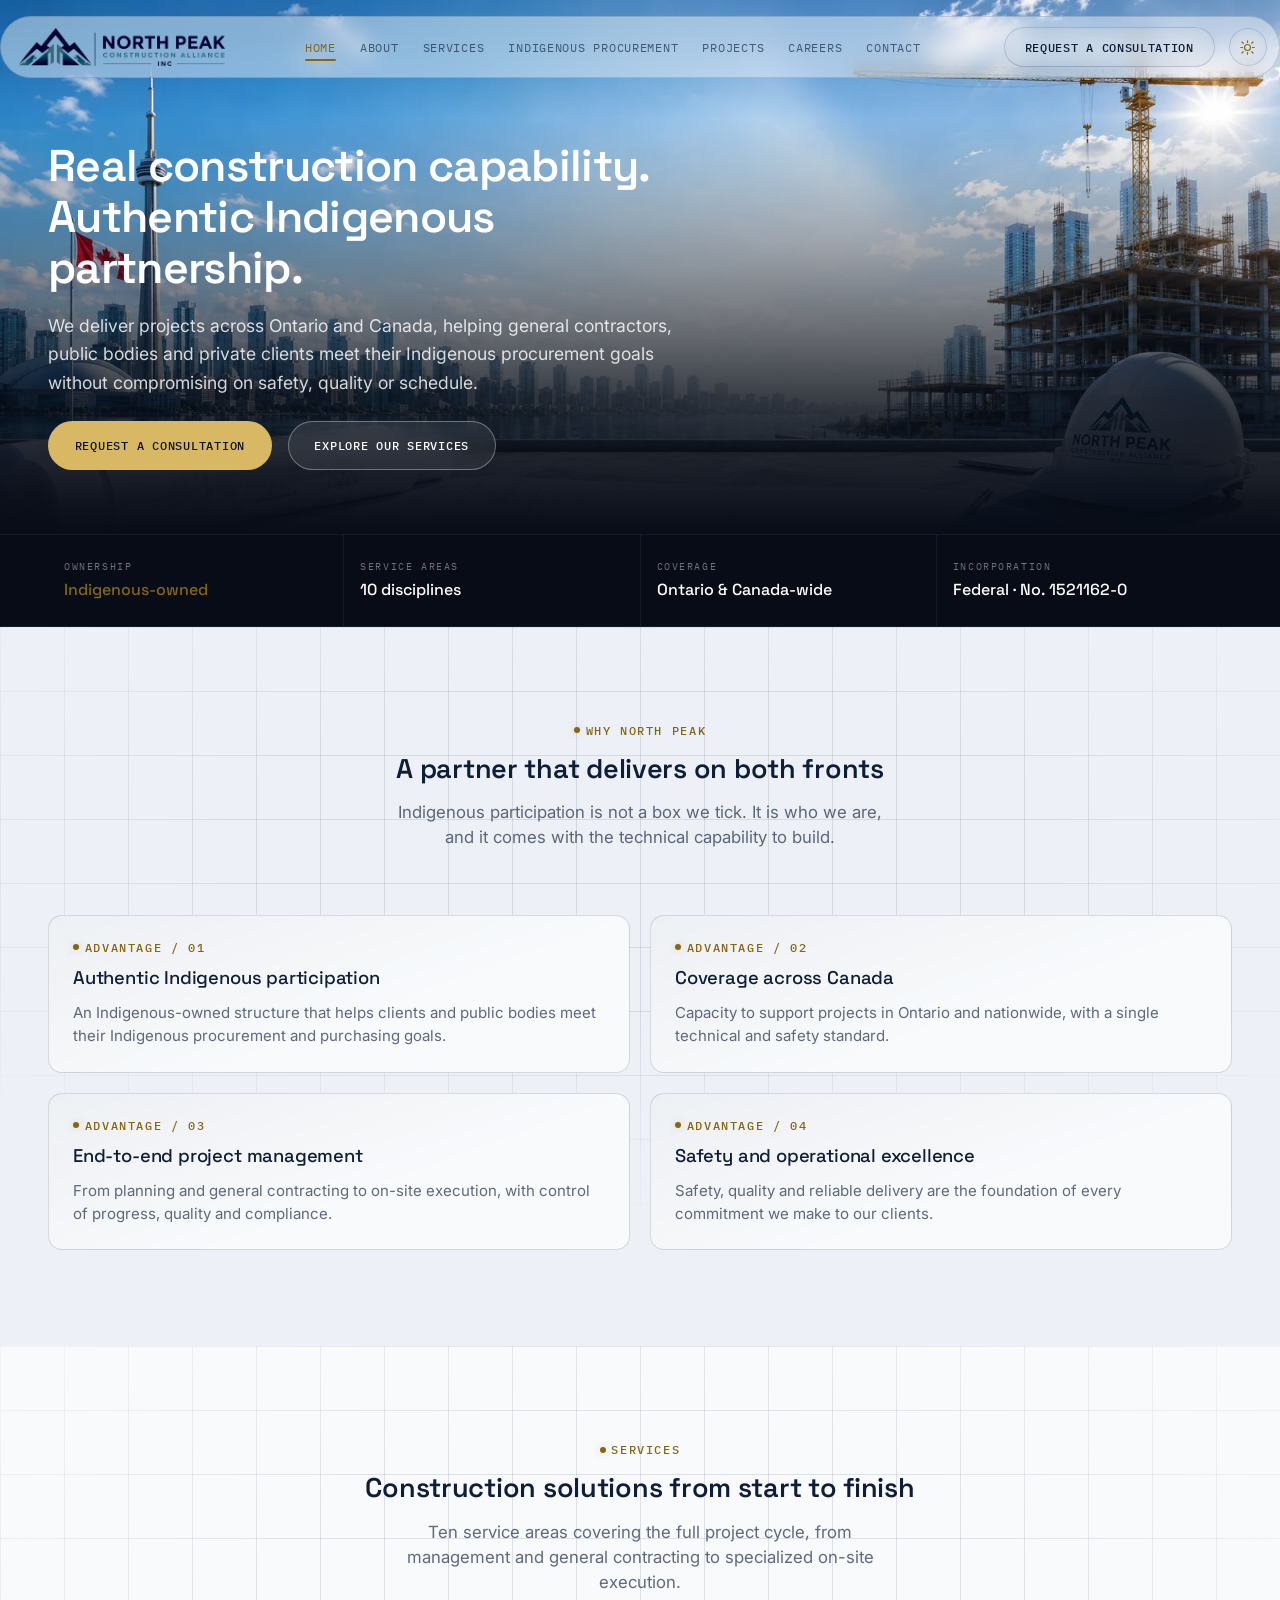
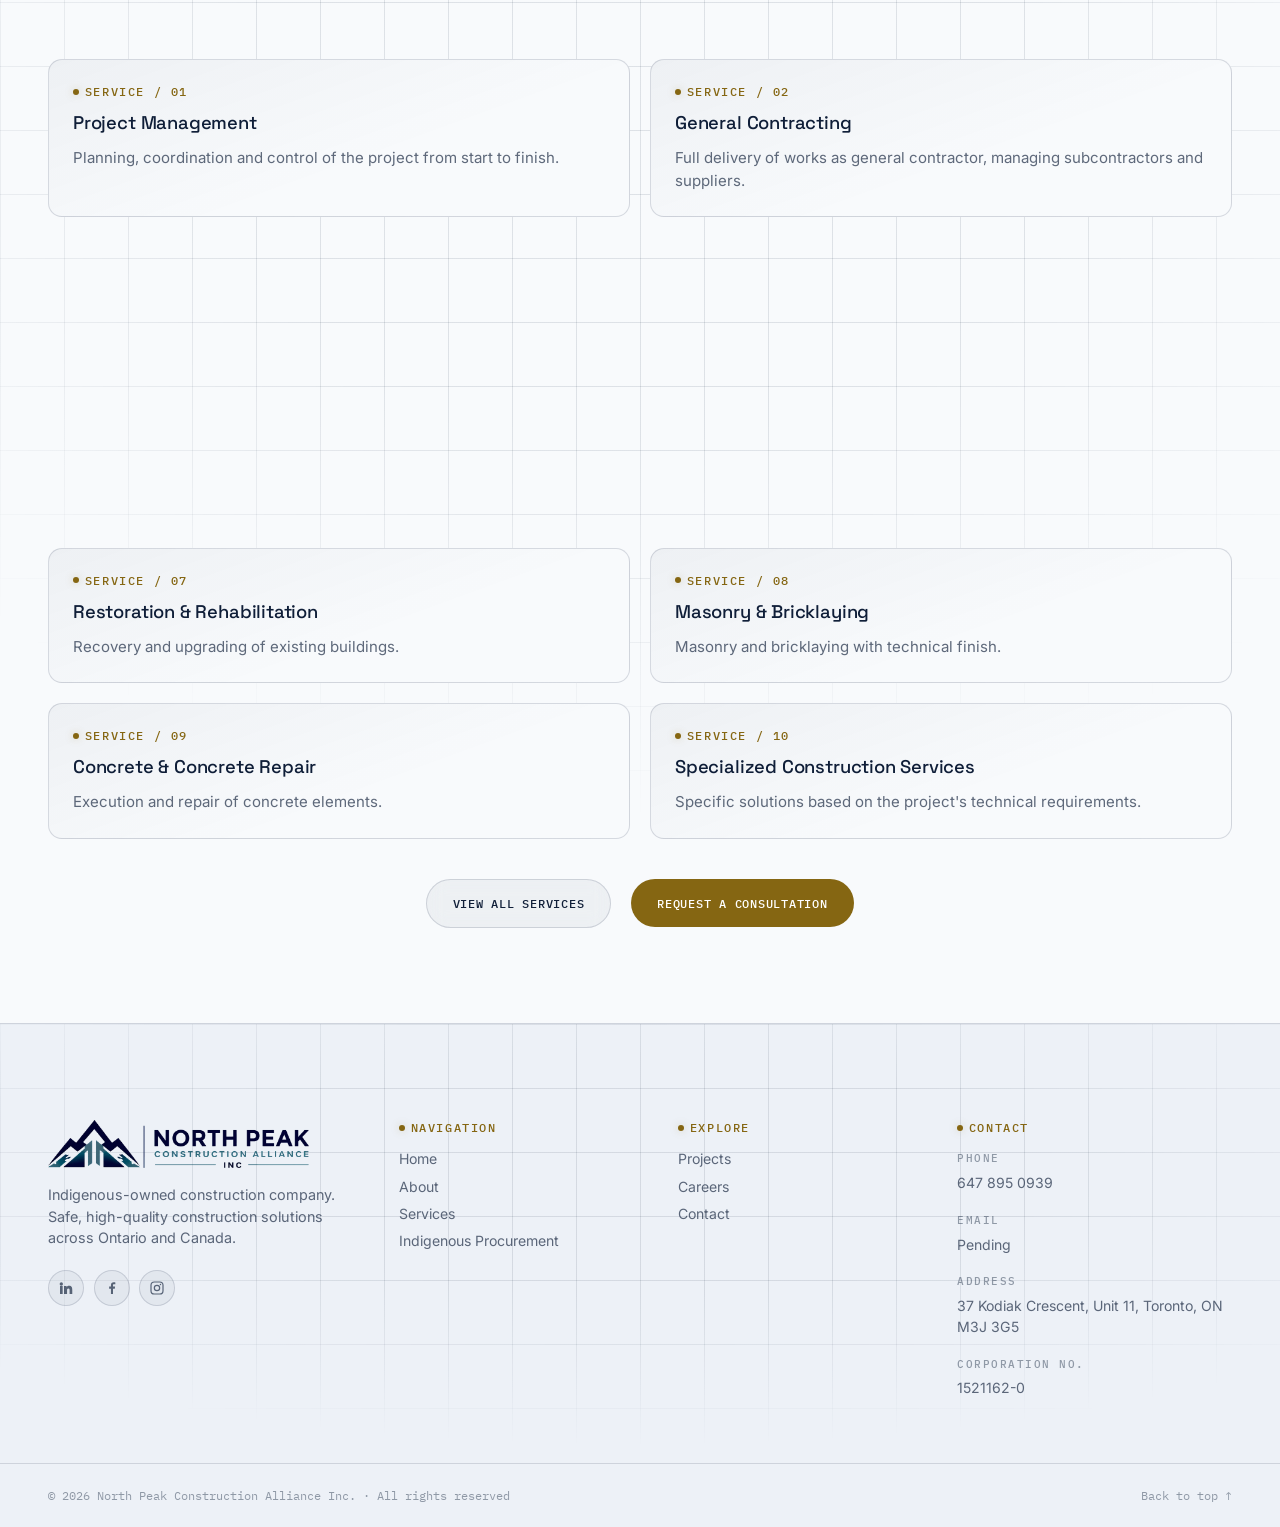
==== commit 8d3e3392: "Add files via upload" ====
--- a/index.html
+++ b/index.html
@@ -42,11 +42,11 @@
 <link rel="preconnect" href="https://fonts.gstatic.com" crossorigin>
 <link href="https://fonts.googleapis.com/css2?family=Space+Grotesk:wght@500;600&family=Inter:wght@400;500;600&family=IBM+Plex+Mono:wght@400;500&display=swap" rel="stylesheet">
 
-<link rel="stylesheet" href="css/tokens.css?v=32">
-<link rel="stylesheet" href="css/style.css?v=32">
-<link rel="stylesheet" href="css/layout.css?v=32">
-<link rel="stylesheet" href="css/header.css?v=32">
-<link rel="stylesheet" href="css/components.css?v=32">
+<link rel="stylesheet" href="css/tokens.css?v=33">
+<link rel="stylesheet" href="css/style.css?v=33">
+<link rel="stylesheet" href="css/layout.css?v=33">
+<link rel="stylesheet" href="css/header.css?v=33">
+<link rel="stylesheet" href="css/components.css?v=33">
 
 <!-- ═══ Google Search Console: pega tu código de verificación (método "etiqueta HTML") ═══ -->
 <meta name="google-site-verification" content="PEGAR_CODIGO_DE_VERIFICACION">
@@ -146,12 +146,11 @@
   <div class="hero__panel-wrap">
     <div class="container">
       <div class="hero__content reveal reveal-left">
-        <span class="hero__eyebrow">Indigenous-Owned &middot; Toronto, Ontario &middot; Canada-Wide</span>
         <h1 class="hero__title">
-          Real construction capability.
-          <span class="hero__title-accent">Authentic Indigenous partnership.</span>
+          <span class="hero__title-line">Real construction capability.</span>
+          <span class="hero__title-line">Authentic Indigenous partnership.</span>
         </h1>
-        <p class="hero__lede">We deliver projects across Ontario and Canada — helping general contractors, public bodies and private clients meet their Indigenous procurement goals without compromising on safety, quality or schedule.</p>
+        <p class="hero__lede">We deliver projects across Ontario and Canada, helping general contractors, public bodies and private clients meet their Indigenous procurement goals without compromising on safety, quality or schedule.</p>
         <div class="hero__actions">
           <a href="contacto.html" class="btn btn--primary">Request a consultation</a>
           <a href="servicios.html" class="btn btn--ghost">Explore our services</a>
@@ -200,7 +199,7 @@
     <div class="section-head reveal">
       <span class="readout">Why North Peak</span>
       <h2>A partner that delivers on both fronts</h2>
-      <p class="lede">Indigenous participation is not a box we tick — it is who we are. And it comes with the technical capability to build.</p>
+      <p class="lede">Indigenous participation is not a box we tick. It is who we are, and it comes with the technical capability to build.</p>
     </div>
 
     <div class="service-grid reveal-stagger" style="margin-top:var(--space-3);">
--- a/css/layout.css
+++ b/css/layout.css
@@ -150,14 +150,23 @@
   position: absolute;
   inset: 0;
   z-index: -1;
-  /* Antes había un segundo degradado horizontal (90deg) que oscurecía
-     el lado izquierdo: existía para que se leyera el texto de la antigua
-     tarjeta, que vivía ahí. Con el logo ya centrado, ese velo no cumple
-     ninguna función y en modo claro se veía como una "niebla" blanca que
-     tapaba la bandera de Canadá. Eliminado.
-     Se conserva SOLO el fundido inferior, que es el que hace que la
-     imagen se funda con el fondo de la página sin corte visible. */
-  background: linear-gradient(180deg, transparent 72%, var(--void) 100%);
+  /* SCRIM CINEMATOGRÁFICO.
+     El texto del hero es BLANCO en los dos temas: es la única forma
+     de garantizar legibilidad sobre una foto (en claro, el cielo es
+     brillante; en oscuro, la noche). Para sostener ese blanco hace
+     falta una base oscura — por eso el degradado usa un azul profundo
+     FIJO y no var(--void): si usara la variable, en tema claro la base
+     sería blanca y el texto desaparecería.
+     El degradado sube desde abajo, así deja intactos el cielo, la
+     Torre CN, la bandera y las grúas (que viven en los dos tercios
+     superiores) y solo oscurece la franja donde se apoya el texto. */
+  background: linear-gradient(
+    180deg,
+    transparent 22%,
+    rgba(7, 12, 22, 0.38) 48%,
+    rgba(7, 12, 22, 0.78) 74%,
+    #070C16 100%
+  );
 }
 
 .hero__panel-wrap {
@@ -233,7 +242,7 @@
     padding-bottom: 0;
     pointer-events: none;
   }
-  .hero__panel-wrap { justify-content: center; }
+  .hero__panel-wrap { align-items: flex-end; padding-bottom: var(--space-5); }
   .hero__panel-wrap .container { pointer-events: auto; width: 100%; }
 }
 
@@ -345,3 +354,138 @@
 .viewport {
   position: relative;
 }
+
+/* ═══════════════════════════════════════════════════════════
+   HERO CINEMATOGRÁFICO — el mensaje, no el logotipo.
+   ───────────────────────────────────────────────────────────
+   El logo salió del hero (vive en el header, que es su lugar). Un
+   logotipo gigante flotando sobre una foto realista se lee como una
+   calcomanía: no comparte la fuente de luz de la imagen y el ojo lo
+   detecta. Además, un hero debe VENDER — foto + promesa + acción —,
+   no darte la bienvenida con una tarjeta de presentación.
+   El texto va en BLANCO sobre el scrim, abajo a la izquierda: la
+   lectura natural en occidente y la composición que usan las grandes
+   constructoras. En móvil el texto cae debajo de la imagen, en flujo.
+═══════════════════════════════════════════════════════════ */
+.hero__content {
+  max-width: 44rem;
+}
+
+.hero__title {
+  font-family: var(--font-display);
+  font-weight: 600;
+  font-size: clamp(1.9rem, 2.1vw + 1.1rem, 3.05rem);
+  line-height: 1.14;
+  letter-spacing: -0.015em;
+  margin: 0 0 1.15rem;
+}
+
+/* Las dos frases del titular van en la misma línea de color (blanco).
+   Antes la segunda iba en dorado, pero el dorado del TEMA CLARO es un
+   bronce oscuro (#856612) y el texto se apoya sobre un scrim OSCURO:
+   bronce sobre oscuro = ilegible y sucio. Un titular a dos colores
+   además abarata la composición. Blanco puro, y el dorado se reserva
+   para un único punto de acento: el botón. */
+.hero__title-line {
+  display: block;
+}
+
+.hero__lede {
+  font-size: clamp(0.98rem, 0.3vw + 0.9rem, 1.1rem);
+  line-height: 1.62;
+  max-width: 40rem;
+  margin: 0 0 var(--space-3);
+}
+
+/* En ESCRITORIO el texto va sobre la foto → blanco fijo (el scrim
+   oscuro lo sostiene en ambos temas). En MÓVIL el texto cae debajo
+   de la imagen, sobre el fondo de la página → hereda los del tema. */
+@media (min-width: 860px) {
+  /* El hero es SIEMPRE oscuro (por el scrim), así que aquí se fuerza
+     la versión clara del dorado — la del tema oscuro — sin importar
+     qué tema tenga la página. Así el botón brilla en vez de embarrarse. */
+  .hero__content {
+    --cyan:         #D9B863;
+    --cyan-dim:     rgba(217, 184, 99, 0.5);
+    --cyan-glow:    rgba(217, 184, 99, 0.22);
+    --text-on-cyan: #0A1224;
+  }
+  .hero__title { color: #FFFFFF; }
+  .hero__lede  { color: rgba(255, 255, 255, 0.82); }
+  .hero__content .btn--ghost {
+    color: #FFFFFF;
+    border-color: rgba(255, 255, 255, 0.34);
+    background: rgba(255, 255, 255, 0.07);
+    backdrop-filter: blur(var(--glass-blur-sm));
+  }
+  .hero__content .btn--ghost:hover {
+    border-color: rgba(255, 255, 255, 0.62);
+    background: rgba(255, 255, 255, 0.14);
+  }
+}
+
+@media (max-width: 859px) {
+  .hero__title { color: var(--text-primary); }
+  .hero__lede  { color: var(--text-dim); }
+  .hero__content { padding-top: var(--space-2); }
+}
+
+/* ═══════════════════════════════════════════════════════════
+   BARRA DE CREDENCIALES — franja oscura bajo el hero.
+   ───────────────────────────────────────────────────────────
+   Cumple DOS funciones a la vez:
+   1. Diseño: absorbe la transición entre la foto (que termina en
+      azul profundo) y la página (blanco perla en tema claro). En vez
+      de un corte visible, hay una banda intencionada. En tema oscuro
+      simplemente continúa la oscuridad.
+   2. Negocio: son los cuatro datos que un oficial de compras públicas
+      busca en los primeros diez segundos. TODOS son verificables:
+      propiedad indígena, 10 áreas de servicio, cobertura, y el número
+      de corporación federal real. Nada inventado.
+═══════════════════════════════════════════════════════════ */
+.trust-bar {
+  background: #070C16;
+  border-top: 1px solid rgba(150, 180, 235, 0.10);
+  border-bottom: 1px solid rgba(150, 180, 235, 0.10);
+}
+
+.trust-bar__grid {
+  display: grid;
+  grid-template-columns: repeat(4, 1fr);
+  gap: 1px;
+  background: rgba(150, 180, 235, 0.10);
+}
+
+.trust-bar__item {
+  background: #070C16;
+  padding: 1.6rem var(--space-2);
+  display: flex;
+  flex-direction: column;
+  gap: 0.4rem;
+}
+
+.trust-bar__label {
+  font-family: var(--font-mono);
+  font-size: 0.62rem;
+  letter-spacing: 0.16em;
+  text-transform: uppercase;
+  color: rgba(232, 238, 249, 0.45);
+}
+
+.trust-bar__value {
+  font-family: var(--font-display);
+  font-weight: 500;
+  font-size: 1rem;
+  line-height: 1.3;
+  color: #FFFFFF;
+}
+
+.trust-bar__value em {
+  font-style: normal;
+  color: var(--cyan);
+}
+
+@media (max-width: 860px) {
+  .trust-bar__grid { grid-template-columns: repeat(2, 1fr); }
+  .trust-bar__item { padding: 1.2rem var(--space-2); }
+}
--- a/css/components.css
+++ b/css/components.css
@@ -408,15 +408,16 @@
   list-style: none;
   display: flex;
   flex-direction: column;
-  gap: 0.65rem;
+  gap: 1.15rem;
   font-size: 0.88rem;
+  line-height: 1.5;
   color: var(--text-dim);
 }
 
 .site-footer__contact li {
   display: flex;
   flex-direction: column;
-  gap: 0.15rem;
+  gap: 0.35rem;
 }
 
 .site-footer__contact .meta-label { font-size: 0.68rem; }
